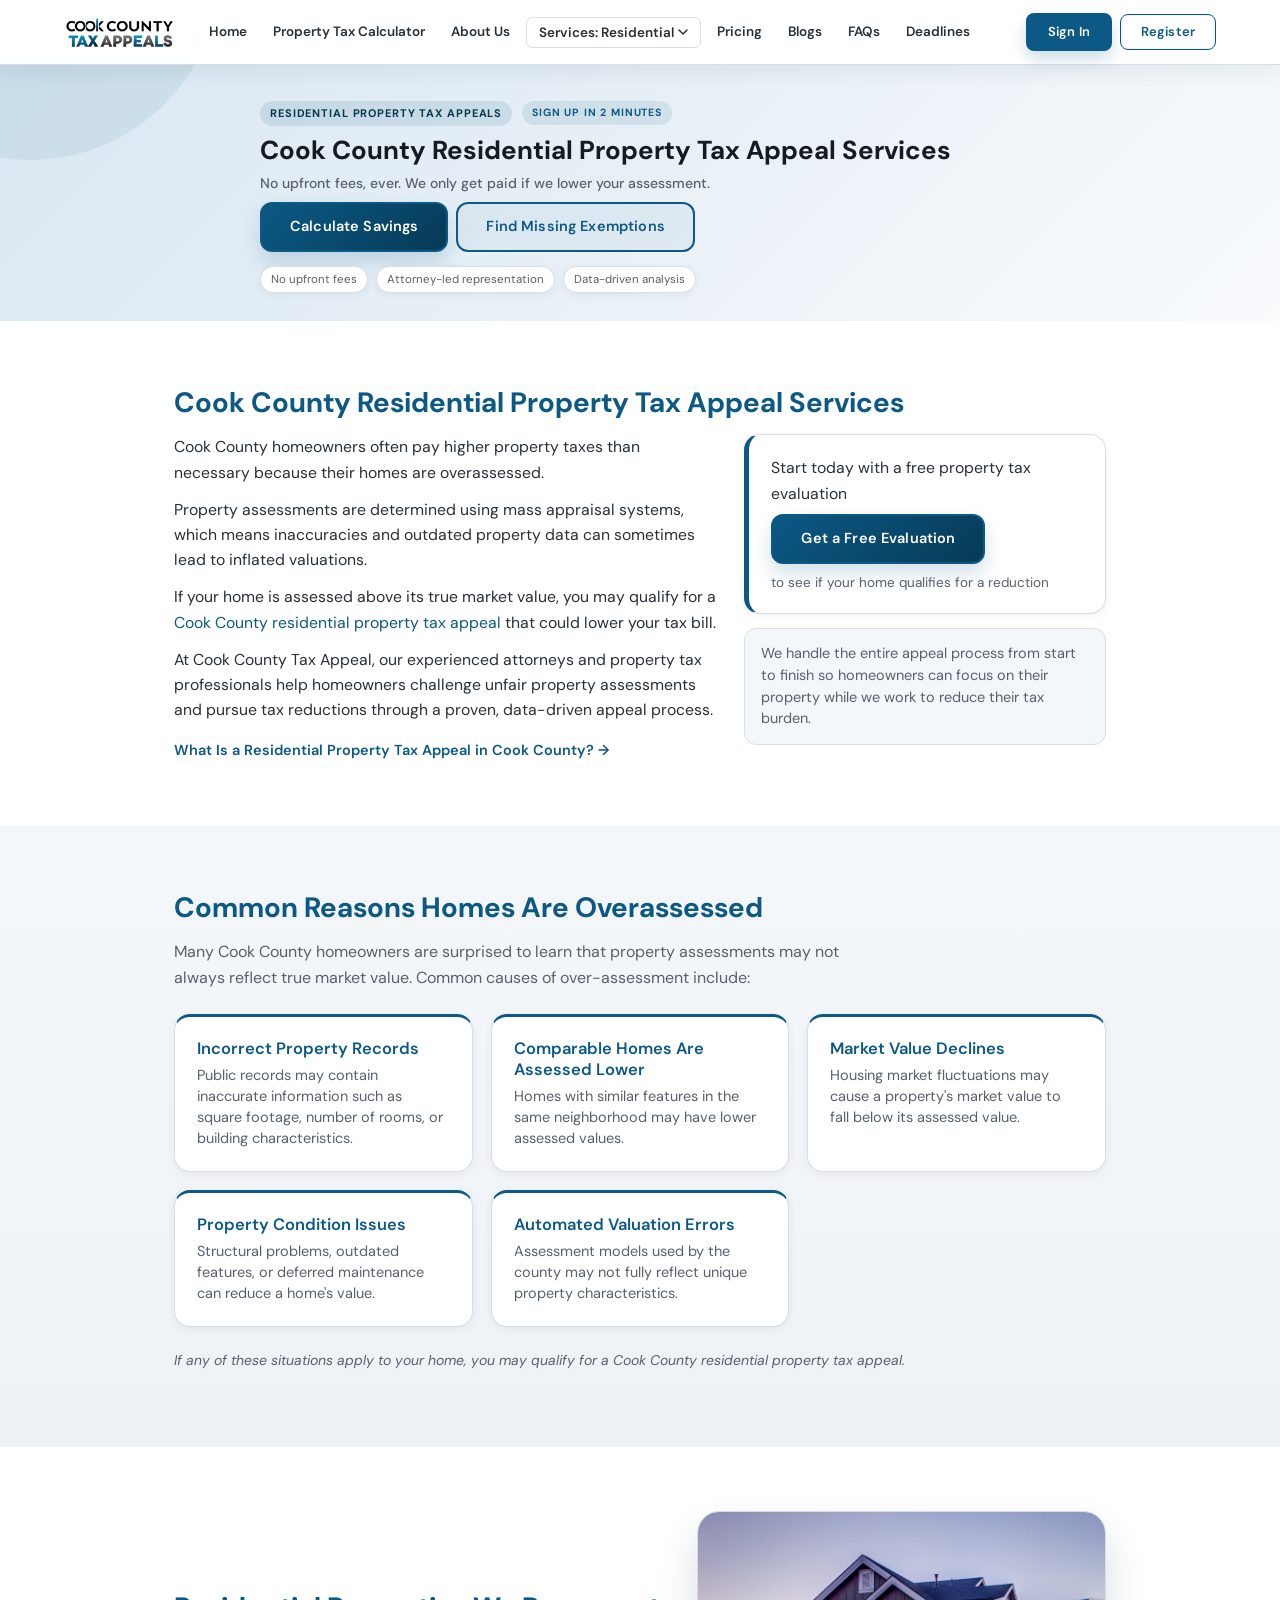
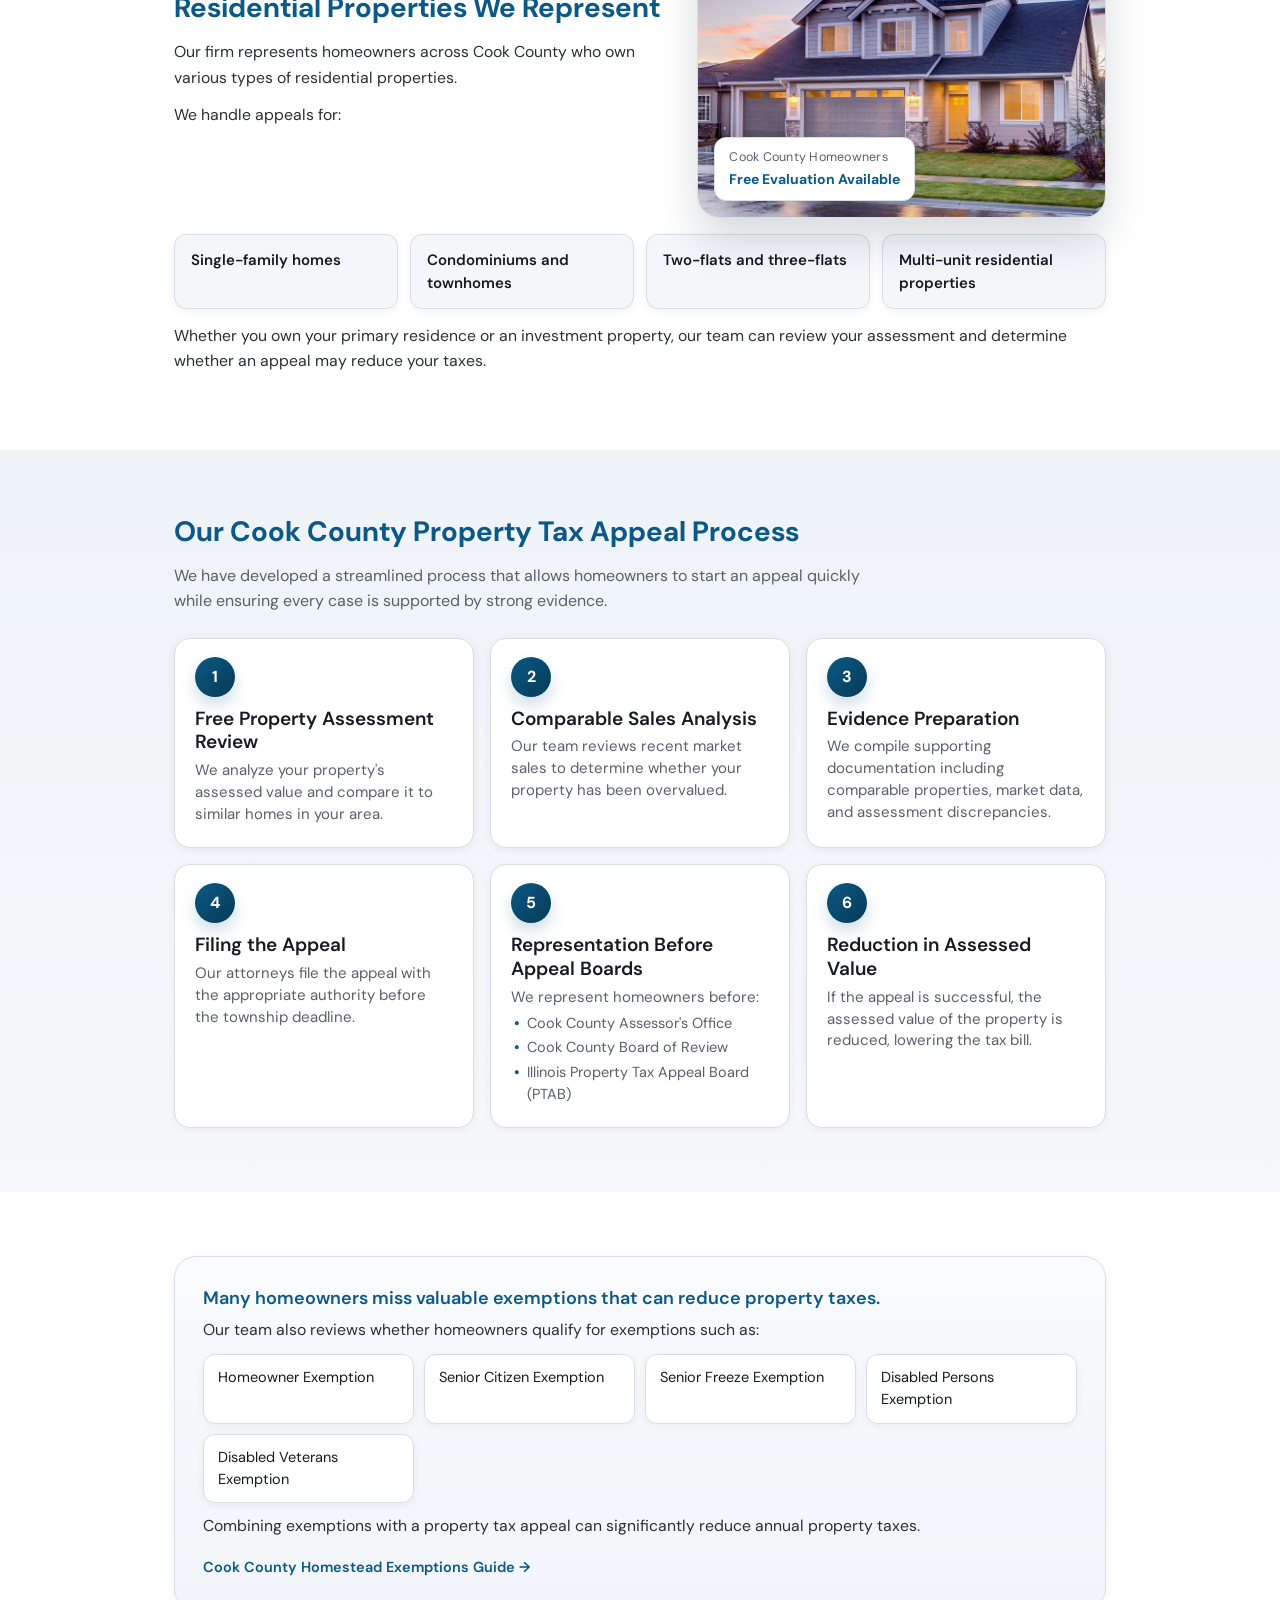
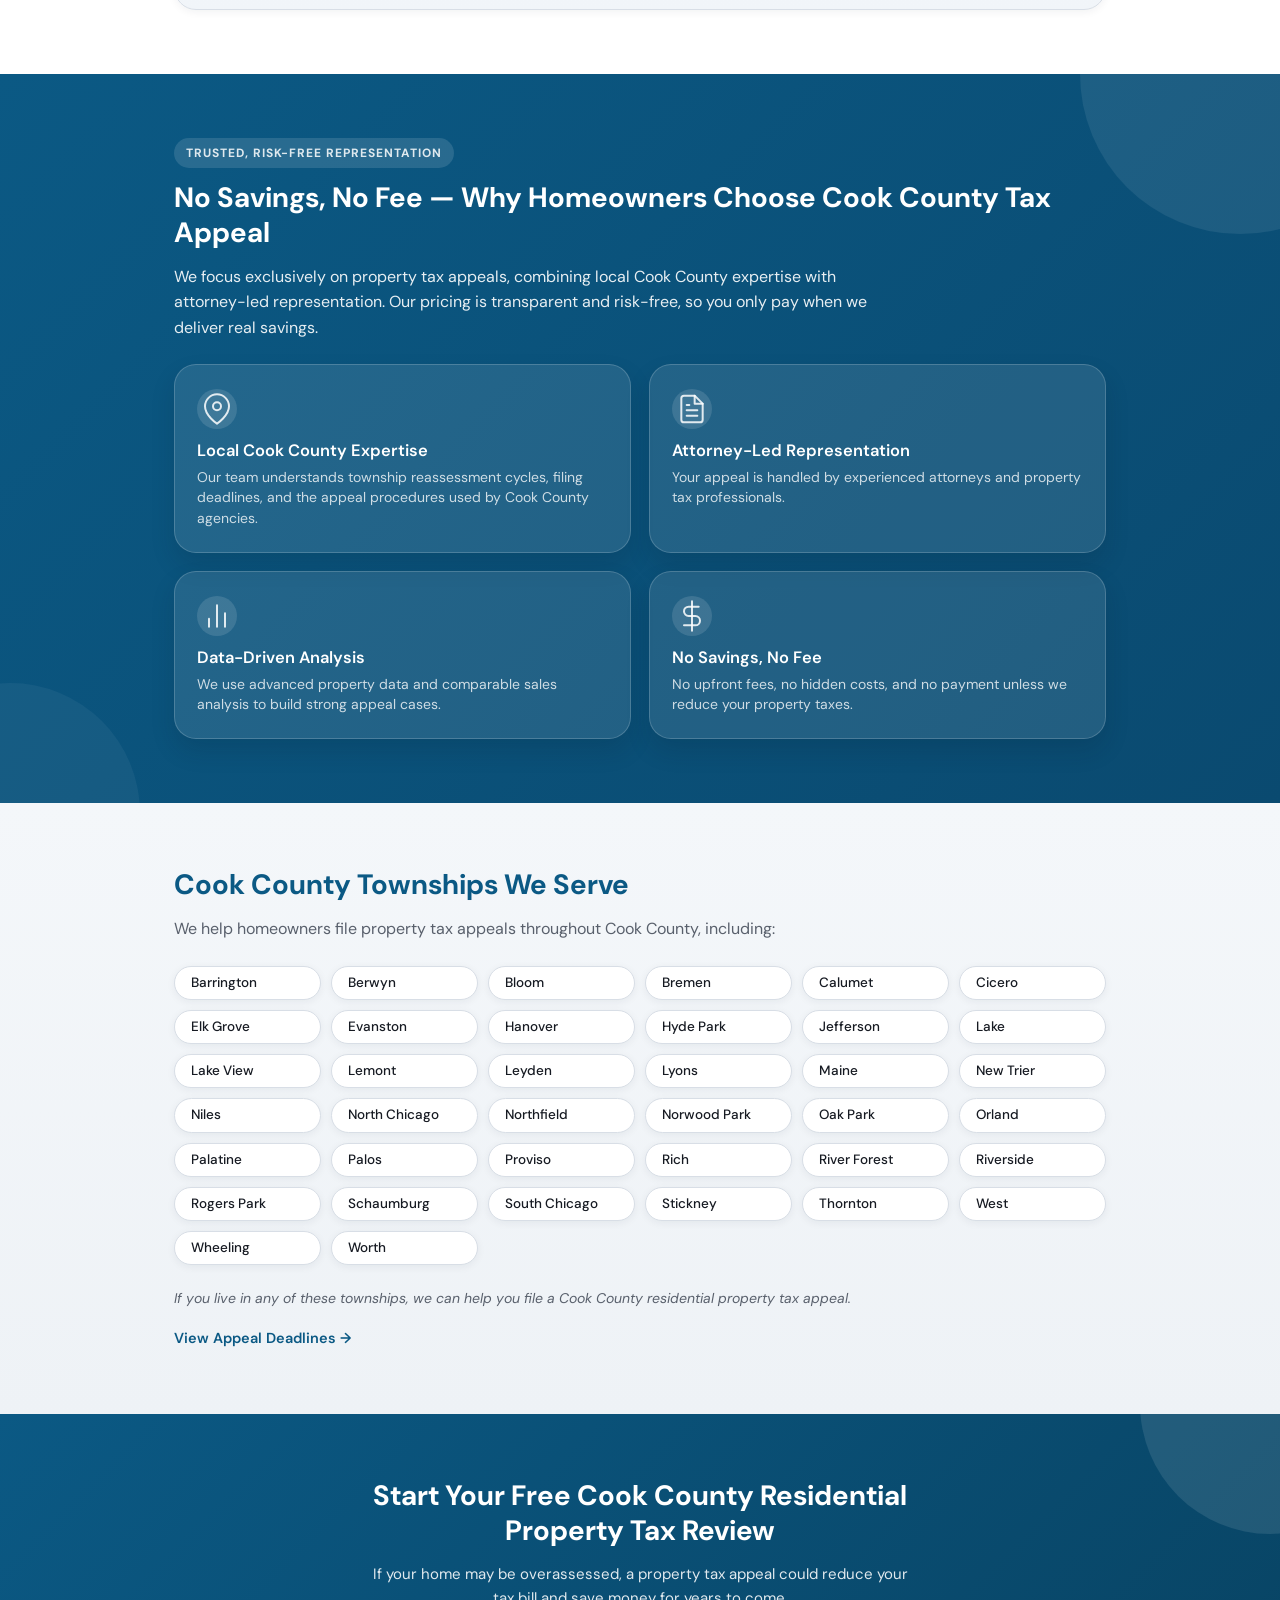
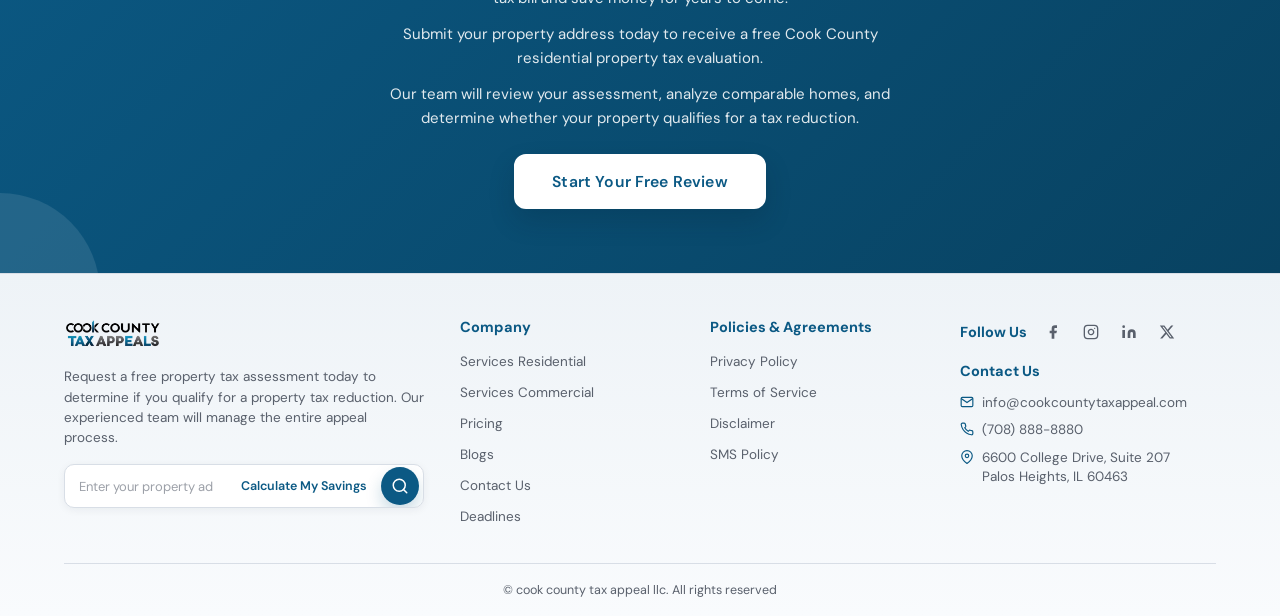
==== index.html @ 33eb32ea "Rename residential-services.html to index.html" ====
<!DOCTYPE html>
<html lang="en">
<head>
  <meta charset="UTF-8" />
  <meta name="viewport" content="width=device-width, initial-scale=1.0" />
  <title>Appeal Your Cook County Property Taxes | Residential Tax Appeal Services</title>
  <meta name="description" content="Reduce your Cook County property tax bill with expert appeal support." />
  <link rel="preconnect" href="https://fonts.googleapis.com" />
  <link rel="preconnect" href="https://fonts.gstatic.com" crossorigin />
  <link href="https://fonts.googleapis.com/css2?family=DM+Sans:wght@400;500;600;700&display=swap" rel="stylesheet" />
  <link rel="stylesheet" href="residential-services.css" />
</head>
<body>

  <!-- ========== NAVBAR ========== -->
  <header class="navbar" id="navbar">
    <div class="navbar-inner">
      <a href="https://www.cookcountytaxappeal.com/" class="navbar-logo">
        <img src="CCTA.webp" alt="Cook County Tax Appeals" />
      </a>
      <button class="navbar-toggle" id="navToggle" aria-label="Toggle navigation">
        <span></span><span></span><span></span>
      </button>
      <nav class="navbar-nav" id="navMenu">
        <a href="https://www.cookcountytaxappeal.com/" class="nav-link">Home</a>
        <a href="https://www.cookcountytaxappeal.com/property-tax-calculator" class="nav-link">Property Tax Calculator</a>
        <a href="https://www.cookcountytaxappeal.com/cook-county-tax-appeal-about-us" class="nav-link">About Us</a>
        <div class="nav-dropdown">
          <button class="nav-link nav-link--dropdown">Services: Residential <svg width="10" height="6" viewBox="0 0 10 6" fill="none"><path d="M1 1L5 5L9 1" stroke="currentColor" stroke-width="1.5" stroke-linecap="round" stroke-linejoin="round"/></svg></button>
          <div class="dropdown-menu">
            <a href="https://www.cookcountytaxappeal.com/cook-county-tax-appeal-services-residential">Residential</a>
            <a href="https://www.cookcountytaxappeal.com/cook-county-tax-appeal-services-commercial">Commercial</a>
          </div>
        </div>
        <a href="https://www.cookcountytaxappeal.com/no-upfront-cost-tax-appeals" class="nav-link">Pricing</a>
        <a href="https://www.cookcountytaxappeal.com/property-tax-appeal-blogs" class="nav-link">Blogs</a>
        <a href="https://www.cookcountytaxappeal.com/cook-county-tax-appeal-faqs" class="nav-link">FAQs</a>
        <a href="https://www.cookcountytaxappeal.com/cook-county-property-tax-appeal-deadlines" class="nav-link">Deadlines</a>
      </nav>
      <div class="navbar-auth">
        <a href="https://www.cookcountytaxappeal.com/?auth=login" class="btn btn-signin">Sign In</a>
        <a href="https://www.cookcountytaxappeal.com/appeal" class="btn btn-register">Register</a>
      </div>
    </div>
  </header>

  <!-- ========== HERO SECTION ========== -->
  <section class="hero-section hero-section--compact">
    <div class="container">
      <div class="hero-compact">
        <div class="hero-compact-top">
          <span class="hero-eyebrow">Residential Property Tax Appeals</span>
          <span class="hero-subtext">Sign up in 2 minutes</span>
        </div>
        <h1>Cook County Residential Property Tax Appeal Services</h1>
        <p class="hero-tagline">No upfront fees, ever. We only get paid if we lower your assessment.</p>
        <div class="hero-compact-actions">
          <div class="hero-cta-group">
            <a href="https://www.cookcountytaxappeal.com/appeal?type=savings" class="btn btn-primary">Calculate Savings</a>
            <a href="https://www.cookcountytaxappeal.com/appeal?type=exemption" class="btn btn-outline">Find Missing Exemptions</a>
          </div>
          <div class="hero-trust">
            <span class="trust-chip">No upfront fees</span>
            <span class="trust-chip">Attorney-led representation</span>
            <span class="trust-chip">Data-driven analysis</span>
          </div>
        </div>
      </div>
    </div>
  </section>

  <!-- ========== INTRO / OVERVIEW SECTION ========== -->
  <section class="section section--white">
    <div class="container">
      <h2>Cook County Residential Property Tax Appeal Services</h2>
      <div class="intro-content">
        <div class="intro-text">
          <p>Cook County homeowners often pay higher property taxes than necessary because their homes are overassessed.</p>
          <p>Property assessments are determined using mass appraisal systems, which means inaccuracies and outdated property data can sometimes lead to inflated valuations.</p>
          <p>If your home is assessed above its true market value, you may qualify for a <a href="https://www.cookcountytaxappeal.com/property-tax-calculator">Cook County residential property tax appeal</a> that could lower your tax bill.</p>
          <p>At Cook County Tax Appeal, our experienced attorneys and property tax professionals help homeowners challenge unfair property assessments and pursue tax reductions through a proven, data-driven appeal process.</p>
          <a href="https://www.cookcountytaxappeal.com/cook-county-tax-appeal-faqs/Cook-County-Residential-Property-Tax-Appeal:-What-Homeowners-Need-to-Know" class="learn-more-link">What Is a Residential Property Tax Appeal in Cook County? &rarr;</a>
        </div>
        <aside class="intro-aside">
          <div class="inline-cta">
            <p>Start today with a free property tax evaluation</p>
            <a href="https://www.cookcountytaxappeal.com/appeal" class="btn btn-primary">Get a Free Evaluation</a>
            <p class="cta-subtext">to see if your home qualifies for a reduction</p>
          </div>
          <p class="intro-aside-note">We handle the entire appeal process from start to finish so homeowners can focus on their property while we work to reduce their tax burden.</p>
        </aside>
      </div>
    </div>
  </section>

  <!-- ========== COMMON REASONS SECTION ========== -->
  <section class="section section--gray">
    <div class="container">
      <h2>Common Reasons Homes Are Overassessed</h2>
      <p class="section-intro">Many Cook County homeowners are surprised to learn that property assessments may not always reflect true market value. Common causes of over-assessment include:</p>
      <div class="reasons-grid">
        <div class="reason-card">
          <h4>Incorrect Property Records</h4>
          <p>Public records may contain inaccurate information such as square footage, number of rooms, or building characteristics.</p>
        </div>
        <div class="reason-card">
          <h4>Comparable Homes Are Assessed Lower</h4>
          <p>Homes with similar features in the same neighborhood may have lower assessed values.</p>
        </div>
        <div class="reason-card">
          <h4>Market Value Declines</h4>
          <p>Housing market fluctuations may cause a property's market value to fall below its assessed value.</p>
        </div>
        <div class="reason-card">
          <h4>Property Condition Issues</h4>
          <p>Structural problems, outdated features, or deferred maintenance can reduce a home's value.</p>
        </div>
        <div class="reason-card">
          <h4>Automated Valuation Errors</h4>
          <p>Assessment models used by the county may not fully reflect unique property characteristics.</p>
        </div>
      </div>
      <p class="section-footer-note">If any of these situations apply to your home, you may qualify for a Cook County residential property tax appeal.</p>
    </div>
  </section>

  <!-- ========== RESIDENTIAL PROPERTIES SECTION ========== -->
  <section class="section section--white">
    <div class="container">
      <div class="properties-header">
        <div class="properties-text">
          <h2>Residential Properties We Represent</h2>
          <p>Our firm represents homeowners across Cook County who own various types of residential properties.</p>
          <p>We handle appeals for:</p>
        </div>
        <div class="properties-media">
          <div class="feature-image-wrap">
            <img src="residentailHouse.jpg" alt="Residential home in Cook County" loading="lazy" />
            <div class="feature-image-badge">
              <span>Cook County Homeowners</span>
              <strong>Free Evaluation Available</strong>
            </div>
          </div>
        </div>
      </div>
      <div class="property-cards">
        <div class="property-card">Single-family homes</div>
        <div class="property-card">Condominiums and townhomes</div>
        <div class="property-card">Two-flats and three-flats</div>
        <div class="property-card">Multi-unit residential properties</div>
      </div>
      <p>Whether you own your primary residence or an investment property, our team can review your assessment and determine whether an appeal may reduce your taxes.</p>
    </div>
  </section>

  <!-- ========== APPEAL PROCESS SECTION ========== -->
  <section class="section section--peach">
    <div class="container">
      <h2>Our Cook County Property Tax Appeal Process</h2>
      <p class="section-intro">We have developed a streamlined process that allows homeowners to start an appeal quickly while ensuring every case is supported by strong evidence.</p>
      <div class="process-steps">
        <div class="process-step">
          <div class="step-number">1</div>
          <div class="step-content">
            <h3>Free Property Assessment Review</h3>
            <p>We analyze your property's assessed value and compare it to similar homes in your area.</p>
          </div>
        </div>
        <div class="process-step">
          <div class="step-number">2</div>
          <div class="step-content">
            <h3>Comparable Sales Analysis</h3>
            <p>Our team reviews recent market sales to determine whether your property has been overvalued.</p>
          </div>
        </div>
        <div class="process-step">
          <div class="step-number">3</div>
          <div class="step-content">
            <h3>Evidence Preparation</h3>
            <p>We compile supporting documentation including comparable properties, market data, and assessment discrepancies.</p>
          </div>
        </div>
        <div class="process-step">
          <div class="step-number">4</div>
          <div class="step-content">
            <h3>Filing the Appeal</h3>
            <p>Our attorneys file the appeal with the appropriate authority before the township deadline.</p>
          </div>
        </div>
        <div class="process-step">
          <div class="step-number">5</div>
          <div class="step-content">
            <h3>Representation Before Appeal Boards</h3>
            <p>We represent homeowners before:</p>
            <ul>
              <li>Cook County Assessor's Office</li>
              <li>Cook County Board of Review</li>
              <li>Illinois Property Tax Appeal Board (PTAB)</li>
            </ul>
          </div>
        </div>
        <div class="process-step">
          <div class="step-number">6</div>
          <div class="step-content">
            <h3>Reduction in Assessed Value</h3>
            <p>If the appeal is successful, the assessed value of the property is reduced, lowering the tax bill.</p>
          </div>
        </div>
      </div>
    </div>
  </section>

  <!-- ========== EXEMPTIONS SECTION ========== -->
  <section class="section section--white">
    <div class="container">
      <div class="exemptions-block">
        <h3>Many homeowners miss valuable exemptions that can reduce property taxes.</h3>
        <p>Our team also reviews whether homeowners qualify for exemptions such as:</p>
        <div class="exemptions-grid">
          <div class="exemption-card">Homeowner Exemption</div>
          <div class="exemption-card">Senior Citizen Exemption</div>
          <div class="exemption-card">Senior Freeze Exemption</div>
          <div class="exemption-card">Disabled Persons Exemption</div>
          <div class="exemption-card">Disabled Veterans Exemption</div>
        </div>
        <p>Combining exemptions with a property tax appeal can significantly reduce annual property taxes.</p>
        <a href="https://www.cookcountytaxappeal.com/property-tax-appeal-blogs/Cook-County-Homestead-Exemption-Guide-for-2026:-How-to-Apply,-Qualify,-and-Check-Your-Status" class="learn-more-link">Cook County Homestead Exemptions Guide &rarr;</a>
      </div>
    </div>
  </section>

  <!-- ========== WHY CHOOSE US SECTION ========== -->
  <section class="section section--primary value-section">
    <div class="container">
      <span class="section-eyebrow">Trusted, Risk-Free Representation</span>
      <h2>No Savings, No Fee — Why Homeowners Choose Cook County Tax Appeal</h2>
      <p class="section-intro section-intro--light">We focus exclusively on property tax appeals, combining local Cook County expertise with attorney-led representation. Our pricing is transparent and risk-free, so you only pay when we deliver real savings.</p>
      <div class="benefits-grid">
        <div class="benefit-card">
          <div class="benefit-icon">
            <svg width="32" height="32" viewBox="0 0 24 24" fill="none" stroke="currentColor" stroke-width="1.5" stroke-linecap="round" stroke-linejoin="round"><path d="M21 10c0 7-9 13-9 13s-9-6-9-13a9 9 0 0 1 18 0z"/><circle cx="12" cy="10" r="3"/></svg>
          </div>
          <h3>Local Cook County Expertise</h3>
          <p>Our team understands township reassessment cycles, filing deadlines, and the appeal procedures used by Cook County agencies.</p>
        </div>
        <div class="benefit-card">
          <div class="benefit-icon">
            <svg width="32" height="32" viewBox="0 0 24 24" fill="none" stroke="currentColor" stroke-width="1.5" stroke-linecap="round" stroke-linejoin="round"><path d="M14 2H6a2 2 0 0 0-2 2v16a2 2 0 0 0 2 2h12a2 2 0 0 0 2-2V8z"/><polyline points="14 2 14 8 20 8"/><line x1="16" y1="13" x2="8" y2="13"/><line x1="16" y1="17" x2="8" y2="17"/><polyline points="10 9 9 9 8 9"/></svg>
          </div>
          <h3>Attorney-Led Representation</h3>
          <p>Your appeal is handled by experienced attorneys and property tax professionals.</p>
        </div>
        <div class="benefit-card">
          <div class="benefit-icon">
            <svg width="32" height="32" viewBox="0 0 24 24" fill="none" stroke="currentColor" stroke-width="1.5" stroke-linecap="round" stroke-linejoin="round"><line x1="18" y1="20" x2="18" y2="10"/><line x1="12" y1="20" x2="12" y2="4"/><line x1="6" y1="20" x2="6" y2="14"/></svg>
          </div>
          <h3>Data-Driven Analysis</h3>
          <p>We use advanced property data and comparable sales analysis to build strong appeal cases.</p>
        </div>
        <div class="benefit-card">
          <div class="benefit-icon">
            <svg width="32" height="32" viewBox="0 0 24 24" fill="none" stroke="currentColor" stroke-width="1.5" stroke-linecap="round" stroke-linejoin="round"><line x1="12" y1="1" x2="12" y2="23"/><path d="M17 5H9.5a3.5 3.5 0 0 0 0 7h5a3.5 3.5 0 0 1 0 7H6"/></svg>
          </div>
          <h3>No Savings, No Fee</h3>
          <p>No upfront fees, no hidden costs, and no payment unless we reduce your property taxes.</p>
        </div>
      </div>
    </div>
  </section>

  <!-- ========== TOWNSHIPS SECTION ========== -->
  <section class="section section--gray">
    <div class="container">
      <h2>Cook County Townships We Serve</h2>
      <p class="section-intro">We help homeowners file property tax appeals throughout Cook County, including:</p>
      <div class="townships-grid">
        <span class="township-tag">Barrington</span>
        <span class="township-tag">Berwyn</span>
        <span class="township-tag">Bloom</span>
        <span class="township-tag">Bremen</span>
        <span class="township-tag">Calumet</span>
        <span class="township-tag">Cicero</span>
        <span class="township-tag">Elk Grove</span>
        <span class="township-tag">Evanston</span>
        <span class="township-tag">Hanover</span>
        <span class="township-tag">Hyde Park</span>
        <span class="township-tag">Jefferson</span>
        <span class="township-tag">Lake</span>
        <span class="township-tag">Lake View</span>
        <span class="township-tag">Lemont</span>
        <span class="township-tag">Leyden</span>
        <span class="township-tag">Lyons</span>
        <span class="township-tag">Maine</span>
        <span class="township-tag">New Trier</span>
        <span class="township-tag">Niles</span>
        <span class="township-tag">North Chicago</span>
        <span class="township-tag">Northfield</span>
        <span class="township-tag">Norwood Park</span>
        <span class="township-tag">Oak Park</span>
        <span class="township-tag">Orland</span>
        <span class="township-tag">Palatine</span>
        <span class="township-tag">Palos</span>
        <span class="township-tag">Proviso</span>
        <span class="township-tag">Rich</span>
        <span class="township-tag">River Forest</span>
        <span class="township-tag">Riverside</span>
        <span class="township-tag">Rogers Park</span>
        <span class="township-tag">Schaumburg</span>
        <span class="township-tag">South Chicago</span>
        <span class="township-tag">Stickney</span>
        <span class="township-tag">Thornton</span>
        <span class="township-tag">West</span>
        <span class="township-tag">Wheeling</span>
        <span class="township-tag">Worth</span>
      </div>
      <p class="section-footer-note">If you live in any of these townships, we can help you file a Cook County residential property tax appeal.</p>
      <a href="https://www.cookcountytaxappeal.com/cook-county-property-tax-appeal-deadlines" class="learn-more-link">View Appeal Deadlines &rarr;</a>
    </div>
  </section>

  <!-- ========== FINAL CTA SECTION ========== -->
  <section class="section section--cta">
    <div class="container">
      <h2>Start Your Free Cook County Residential Property Tax Review</h2>
      <p>If your home may be overassessed, a property tax appeal could reduce your tax bill and save money for years to come.</p>
      <p>Submit your property address today to receive a free Cook County residential property tax evaluation.</p>
      <p>Our team will review your assessment, analyze comparable homes, and determine whether your property qualifies for a tax reduction.</p>
      <a href="https://www.cookcountytaxappeal.com/appeal" class="btn btn-primary btn-lg">Start Your Free Review</a>
    </div>
  </section>

  <!-- ========== FOOTER ========== -->
  <footer class="site-footer">
    <div class="footer-inner">
      <div class="footer-top">
        <!-- Column 1: Brand -->
        <div class="footer-col footer-brand">
          <a href="https://www.cookcountytaxappeal.com/" class="footer-logo">
            <img src="CCTA.webp" alt="Cook County Tax Appeals" />
          </a>
          <p>Request a free property tax assessment today to determine if you qualify for a property tax reduction. Our experienced team will manage the entire appeal process.</p>
          <div class="footer-search">
            <input type="text" placeholder="Enter your property address or PIN" class="footer-search-input" />
            <a href="https://www.cookcountytaxappeal.com/appeal" class="footer-search-btn">Calculate My Savings</a>
            <button class="footer-search-icon" aria-label="Search">
              <svg width="18" height="18" viewBox="0 0 24 24" fill="none" stroke="currentColor" stroke-width="2" stroke-linecap="round" stroke-linejoin="round"><circle cx="11" cy="11" r="8"/><line x1="21" y1="21" x2="16.65" y2="16.65"/></svg>
            </button>
          </div>
        </div>

        <!-- Column 2: Company -->
        <div class="footer-col">
          <h4>Company</h4>
          <ul>
            <li><a href="https://www.cookcountytaxappeal.com/cook-county-tax-appeal-services-residential">Services Residential</a></li>
            <li><a href="https://www.cookcountytaxappeal.com/cook-county-tax-appeal-services-commercial">Services Commercial</a></li>
            <li><a href="https://www.cookcountytaxappeal.com/no-upfront-cost-tax-appeals">Pricing</a></li>
            <li><a href="https://www.cookcountytaxappeal.com/property-tax-appeal-blogs">Blogs</a></li>
            <li><a href="https://www.cookcountytaxappeal.com/contact">Contact Us</a></li>
            <li><a href="https://www.cookcountytaxappeal.com/cook-county-property-tax-appeal-deadlines">Deadlines</a></li>
          </ul>
        </div>

        <!-- Column 3: Policies -->
        <div class="footer-col">
          <h4>Policies &amp; Agreements</h4>
          <ul>
            <li><a href="https://www.cookcountytaxappeal.com/privacy-policy">Privacy Policy</a></li>
            <li><a href="https://www.cookcountytaxappeal.com/terms-service">Terms of Service</a></li>
            <li><a href="https://www.cookcountytaxappeal.com/disclaimer">Disclaimer</a></li>
            <li><a href="https://www.cookcountytaxappeal.com/sms-policy">SMS Policy</a></li>
          </ul>
        </div>

        <!-- Column 4: Contact + Social -->
        <div class="footer-col">
          <div class="footer-social-header">
            <span>Follow Us</span>
            <div class="footer-social">
              <a href="#" aria-label="Facebook"><svg width="16" height="16" viewBox="0 0 24 24" fill="currentColor"><path d="M18 2h-3a5 5 0 00-5 5v3H7v4h3v8h4v-8h3l1-4h-4V7a1 1 0 011-1h3z"/></svg></a>
              <a href="#" aria-label="Instagram"><svg width="16" height="16" viewBox="0 0 24 24" fill="none" stroke="currentColor" stroke-width="2" stroke-linecap="round" stroke-linejoin="round"><rect x="2" y="2" width="20" height="20" rx="5" ry="5"/><path d="M16 11.37A4 4 0 1112.63 8 4 4 0 0116 11.37z"/><line x1="17.5" y1="6.5" x2="17.51" y2="6.5"/></svg></a>
              <a href="#" aria-label="LinkedIn"><svg width="16" height="16" viewBox="0 0 24 24" fill="currentColor"><path d="M16 8a6 6 0 016 6v7h-4v-7a2 2 0 00-2-2 2 2 0 00-2 2v7h-4v-7a6 6 0 016-6zM2 9h4v12H2z"/><circle cx="4" cy="4" r="2"/></svg></a>
              <a href="#" aria-label="X"><svg width="16" height="16" viewBox="0 0 24 24" fill="currentColor"><path d="M18.244 2.25h3.308l-7.227 8.26 8.502 11.24H16.17l-5.214-6.817L4.99 21.75H1.68l7.73-8.835L1.254 2.25H8.08l4.713 6.231zm-1.161 17.52h1.833L7.084 4.126H5.117z"/></svg></a>
            </div>
          </div>
          <h4>Contact Us</h4>
          <ul class="footer-contact">
            <li>
              <svg width="14" height="14" viewBox="0 0 24 24" fill="none" stroke="currentColor" stroke-width="2"><path d="M4 4h16c1.1 0 2 .9 2 2v12c0 1.1-.9 2-2 2H4c-1.1 0-2-.9-2-2V6c0-1.1.9-2 2-2z"/><polyline points="22,6 12,13 2,6"/></svg>
              <a href="mailto:info@cookcountytaxappeal.com">info@cookcountytaxappeal.com</a>
            </li>
            <li>
              <svg width="14" height="14" viewBox="0 0 24 24" fill="none" stroke="currentColor" stroke-width="2"><path d="M22 16.92v3a2 2 0 01-2.18 2 19.79 19.79 0 01-8.63-3.07 19.5 19.5 0 01-6-6 19.79 19.79 0 01-3.07-8.67A2 2 0 014.11 2h3a2 2 0 012 1.72c.127.96.361 1.903.7 2.81a2 2 0 01-.45 2.11L8.09 9.91a16 16 0 006 6l1.27-1.27a2 2 0 012.11-.45c.907.339 1.85.573 2.81.7A2 2 0 0122 16.92z"/></svg>
              <a href="tel:+17088888880">(708) 888-8880</a>
            </li>
            <li>
              <svg width="14" height="14" viewBox="0 0 24 24" fill="none" stroke="currentColor" stroke-width="2"><path d="M21 10c0 7-9 13-9 13s-9-6-9-13a9 9 0 0118 0z"/><circle cx="12" cy="10" r="3"/></svg>
              <a href="https://www.google.com/maps/search/?api=1&query=6600+College+Drive+Suite+207+Palos+Heights+IL+60463">6600 College Drive, Suite 207<br/>Palos Heights, IL 60463</a>
            </li>
          </ul>
        </div>
      </div>

      <div class="footer-bottom">
        <p>&copy; cook county tax appeal llc. All rights reserved</p>
      </div>
    </div>
  </footer>

  <script>
    // Mobile nav toggle
    const toggle = document.getElementById('navToggle');
    const menu = document.getElementById('navMenu');
    if (toggle && menu) {
      toggle.addEventListener('click', () => {
        menu.classList.toggle('open');
        toggle.classList.toggle('active');
      });
    }
    // Dropdown
    document.querySelectorAll('.nav-dropdown > button').forEach(btn => {
      btn.addEventListener('click', e => {
        e.currentTarget.parentElement.classList.toggle('open');
      });
    });
    // Close dropdown on outside click
    document.addEventListener('click', e => {
      document.querySelectorAll('.nav-dropdown').forEach(dd => {
        if (!dd.contains(e.target)) dd.classList.remove('open');
      });
    });
  </script>
</body>
</html>
---- residential-services.css ----
/* ============================================================
   Cook County Tax Appeal — Residential Services Page
   Theme-matched, polished redesign
   ============================================================ */

/* ---------- Reset & Base ---------- */
*,
*::before,
*::after {
  margin: 0;
  padding: 0;
  box-sizing: border-box;
}

:root {
  /* Brand Colors — from cookcountytaxappeal.com */
  --primary:         #0B5984;
  --primary-dark:    #073A57;
  --primary-light:   #0F6EA3;
  --primary-soft:    #E5F0F7;
  --primary-ink:     #08384F;
  --text-dark:       #161A22;
  --text-body:       #2A2F36;
  --text-muted:      #59606C;
  --white:           #FFFFFF;
  --bg-soft:         #F4F7FA;
  --bg-alt:          #EEF3F7;
  --bg-tint:         #F9FBFD;
  --border-light:    #D8DEE6;
  --border-strong:   #C5CEDA;

  /* Typography — premium readable font */
  --font-body:       'DM Sans', Arial, Helvetica, sans-serif;

  /* Spacing — tighter, professional */
  --section-py:      64px;
  --container-max:   980px;
  --container-px:    24px;
  --nav-height:      64px;

  /* Misc */
  --radius:          12px;
  --radius-lg:       16px;
  --radius-xl:       22px;
  --shadow-sm:       0 2px 8px rgba(10, 35, 55, 0.06);
  --shadow-md:       0 12px 26px rgba(10, 35, 55, 0.12);
  --shadow-lg:       0 22px 42px rgba(10, 35, 55, 0.16);
  --transition:      0.2s ease;
  --transition-slow: 0.35s ease;
}

html {
  scroll-behavior: smooth;
  -webkit-font-smoothing: antialiased;
  -moz-osx-font-smoothing: grayscale;
}

body {
  font-family: var(--font-body);
  font-size: 16px;
  line-height: 1.5;
  color: var(--text-body);
  background: var(--bg-tint);
  font-weight: 400;
}

a {
  color: var(--primary);
  text-decoration: none;
  transition: color var(--transition);
  text-underline-offset: 3px;
}

a:hover {
  color: var(--primary-dark);
  text-decoration: underline;
}

img {
  max-width: 100%;
  height: auto;
}

button:focus-visible,
input:focus-visible,
.nav-link:focus-visible,
.footer-search-btn:focus-visible {
  outline: 3px solid rgba(11, 89, 132, 0.25);
  outline-offset: 2px;
}

/* ---------- Container ---------- */
.container {
  max-width: var(--container-max);
  margin: 0 auto;
  padding: 0 var(--container-px);
}

/* ---------- Section Base ---------- */
.section {
  padding: var(--section-py) 0;
  position: relative;
}

.section--white {
  background: var(--white);
}

.section--gray {
  background: linear-gradient(180deg, #f4f7fa 0%, #eef2f6 100%);
}

.section--peach {
  background: linear-gradient(180deg, #eef3f7 0%, #f6f8fb 100%);
}

.section--primary {
  background: linear-gradient(135deg, #0b5984 0%, #0a4a70 100%);
  color: var(--white);
  overflow: hidden;
}

.section--primary::before,
.section--primary::after {
  content: '';
  position: absolute;
  border-radius: 50%;
  background: rgba(255, 255, 255, 0.08);
  pointer-events: none;
  z-index: 0;
}

.section--primary::before {
  width: 320px;
  height: 320px;
  top: -160px;
  right: -120px;
}

.section--primary::after {
  width: 260px;
  height: 260px;
  bottom: -140px;
  left: -120px;
  opacity: 0.6;
}

.section--primary .container,
.section--cta .container {
  position: relative;
  z-index: 1;
}

.section--primary h2 {
  color: var(--white);
}

.section--primary h3 {
  color: var(--white);
}

.section--primary p {
  color: rgba(255, 255, 255, 0.9);
}

/* ---------- Typography ---------- */
h1, h2, h3, h4 {
  font-family: var(--font-body);
  color: var(--text-dark);
  line-height: 1.25;
}

h1 {
  font-size: 32px;
  font-weight: 700;
  margin-bottom: 12px;
  color: var(--text-dark);
}

h2 {
  font-size: 28px;
  font-weight: 700;
  margin-bottom: 14px;
  color: var(--primary);
}

h3 {
  font-size: 19px;
  font-weight: 600;
  margin-bottom: 8px;
  color: var(--text-dark);
}

h4 {
  font-size: 16.5px;
  font-weight: 600;
  margin-bottom: 4px;
  color: var(--text-dark);
}

p {
  margin-bottom: 12px;
  color: var(--text-body);
  font-weight: 400;
  line-height: 1.6;
  font-size: 15.75px;
}

.section-intro {
  font-size: 16px;
  color: var(--text-muted);
  margin-bottom: 24px;
  max-width: 700px;
  line-height: 1.6;
}

.section-intro--light {
  color: rgba(255, 255, 255, 0.85);
}

.section-footer-note {
  margin-top: 22px;
  font-style: italic;
  color: var(--text-muted);
  font-size: 14px;
}

.section-eyebrow {
  display: inline-flex;
  align-items: center;
  padding: 6px 12px;
  border-radius: 999px;
  background: rgba(255, 255, 255, 0.12);
  color: rgba(255, 255, 255, 0.85);
  font-size: 12px;
  font-weight: 700;
  letter-spacing: 0.08em;
  text-transform: uppercase;
  margin-bottom: 12px;
}

/* ---------- Buttons ---------- */
.btn {
  display: inline-block;
  padding: 12px 28px;
  font-family: var(--font-body);
  font-size: 14.5px;
  font-weight: 600;
  border-radius: var(--radius);
  text-decoration: none;
  cursor: pointer;
  transition: transform var(--transition), box-shadow var(--transition), background var(--transition), color var(--transition), border-color var(--transition);
  border: 2px solid transparent;
  letter-spacing: 0.01em;
}

.btn:hover {
  text-decoration: none;
}

.btn-primary {
  background: linear-gradient(135deg, var(--primary) 0%, var(--primary-dark) 100%);
  color: var(--white);
  border-color: var(--primary);
  box-shadow: 0 10px 20px rgba(11, 89, 132, 0.18);
}

.btn-primary:hover {
  background: linear-gradient(135deg, #0c5f8d 0%, #073a57 100%);
  border-color: var(--primary-dark);
  color: var(--white);
  transform: translateY(-2px);
  box-shadow: 0 14px 26px rgba(11, 89, 132, 0.22);
}

.btn-outline {
  background: rgba(11, 89, 132, 0.05);
  color: var(--primary);
  border-color: var(--primary);
}

.btn-outline:hover {
  background: var(--primary);
  color: var(--white);
}

.btn-lg {
  padding: 14px 36px;
  font-size: 15.75px;
}

.btn:focus-visible {
  outline: 3px solid rgba(11, 89, 132, 0.25);
  outline-offset: 2px;
}

/* ---------- Hero Section ---------- */
.hero-section {
  background: linear-gradient(135deg, #d9e7f2 0%, #eaf1f7 55%, #f9fbfd 100%);
  color: var(--text-dark);
  padding: 40px 0 32px;
  overflow: hidden;
}

.hero-section--compact {
  padding: 36px 0 28px;
}

.hero-section::before,
.hero-section::after {
  content: '';
  position: absolute;
  border-radius: 50%;
  background: rgba(11, 89, 132, 0.08);
  pointer-events: none;
  z-index: 0;
}

.hero-section::before {
  width: 380px;
  height: 380px;
  top: -220px;
  left: -160px;
}

.hero-section::after {
  width: 260px;
  height: 260px;
  bottom: -160px;
  right: -120px;
}

.hero-compact {
  max-width: 760px;
  margin: 0 auto;
  text-align: left;
  position: relative;
  z-index: 1;
}

.hero-compact-top {
  display: flex;
  align-items: center;
  justify-content: flex-start;
  gap: 10px;
  flex-wrap: wrap;
  margin-bottom: 8px;
}

.hero-eyebrow {
  display: inline-flex;
  align-items: center;
  gap: 8px;
  padding: 4px 10px;
  border-radius: 999px;
  background: rgba(11, 89, 132, 0.12);
  color: var(--primary-ink);
  font-size: 11px;
  font-weight: 700;
  letter-spacing: 0.08em;
  text-transform: uppercase;
}

.hero-section h1 {
  color: var(--text-dark);
  font-size: 26px;
  margin-bottom: 6px;
}

.hero-tagline {
  font-size: 14px;
  color: var(--text-muted);
  margin-bottom: 8px;
  font-weight: 500;
}

.hero-subtext {
  display: inline-block;
  font-size: 10.5px;
  color: var(--primary);
  font-weight: 700;
  text-transform: uppercase;
  letter-spacing: 0.08em;
  padding: 4px 10px;
  border-radius: 999px;
  background: rgba(11, 89, 132, 0.1);
}

.hero-cta-group {
  display: flex;
  gap: 8px;
  flex-wrap: wrap;
  margin-bottom: 0;
}

.hero-compact-actions {
  display: flex;
  align-items: center;
  justify-content: space-between;
  gap: 14px;
  flex-wrap: wrap;
}

.hero-trust {
  display: flex;
  gap: 8px;
  flex-wrap: wrap;
}

.trust-chip {
  display: inline-flex;
  align-items: center;
  gap: 6px;
  padding: 4px 10px;
  border-radius: 999px;
  background: var(--white);
  border: 1px solid var(--border-light);
  font-size: 11.5px;
  color: var(--text-muted);
  box-shadow: var(--shadow-sm);
  transition: transform var(--transition), border-color var(--transition), color var(--transition);
}

.trust-chip:hover {
  transform: translateY(-1px);
  border-color: var(--primary);
  color: var(--primary);
}


/* ---------- Intro Section ---------- */
.intro-content {
  display: grid;
  grid-template-columns: 1.2fr 0.8fr;
  gap: 28px;
  align-items: start;
}

.intro-text p {
  font-size: 15.75px;
  line-height: 1.6;
}

.inline-cta {
  background: var(--white);
  border: 1px solid var(--border-light);
  border-left: 5px solid var(--primary);
  padding: 20px 22px;
  border-radius: var(--radius-lg);
  box-shadow: var(--shadow-sm);
}

.inline-cta p {
  margin-bottom: 8px;
}

.inline-cta .btn {
  margin-bottom: 8px;
}

.cta-subtext {
  font-size: 13.5px;
  color: var(--text-muted);
  margin-bottom: 0 !important;
}

.intro-aside {
  display: flex;
  flex-direction: column;
  gap: 14px;
}

.intro-aside-note {
  background: var(--bg-soft);
  border: 1px solid var(--border-light);
  padding: 14px 16px;
  border-radius: var(--radius);
  font-size: 14.5px;
  color: var(--text-muted);
  line-height: 1.5;
  margin: 0;
}

.learn-more-link {
  display: inline-block;
  color: var(--primary);
  font-weight: 600;
  font-size: 14.5px;
  margin-top: 6px;
  transition: color var(--transition);
}

.learn-more-link:hover {
  color: var(--primary-dark);
  text-decoration: underline;
}

/* ---------- Reason Cards ---------- */
.reasons-grid {
  display: grid;
  grid-template-columns: repeat(auto-fit, minmax(250px, 1fr));
  gap: 18px;
}

.reason-card {
  background: var(--white);
  border: 1px solid var(--border-light);
  border-top: 3px solid var(--primary);
  border-radius: var(--radius-lg);
  padding: 22px;
  box-shadow: var(--shadow-sm);
  transition: box-shadow var(--transition), transform var(--transition), border-color var(--transition);
}

.reason-card:hover {
  box-shadow: var(--shadow-md);
  transform: translateY(-3px);
  border-color: var(--border-strong);
}

.reason-card h4 {
  color: var(--primary);
  margin-bottom: 5px;
}

.reason-card p {
  font-size: 14.5px;
  color: var(--text-muted);
  margin-bottom: 0;
  line-height: 1.45;
}

/* ---------- Residential Properties ---------- */
.properties-header {
  display: grid;
  grid-template-columns: 1.1fr 0.9fr;
  gap: 24px;
  align-items: center;
  margin-bottom: 16px;
}

.properties-media {
  display: flex;
  justify-content: center;
}

.feature-image-wrap {
  position: relative;
  border-radius: var(--radius-xl);
  overflow: hidden;
  background: var(--white);
  border: 1px solid var(--border-light);
  box-shadow: var(--shadow-lg);
}

.feature-image-wrap::after {
  content: '';
  position: absolute;
  inset: 0;
  background: linear-gradient(180deg, rgba(11, 89, 132, 0.05) 0%, rgba(11, 89, 132, 0.2) 100%);
  opacity: 0.3;
  pointer-events: none;
  z-index: 1;
}

.feature-image-wrap img {
  display: block;
  width: 100%;
  height: 100%;
  object-fit: cover;
  aspect-ratio: 4 / 3;
  position: relative;
  z-index: 0;
}

.feature-image-badge {
  position: absolute;
  left: 16px;
  bottom: 16px;
  background: var(--white);
  border: 1px solid var(--border-light);
  border-radius: var(--radius);
  padding: 10px 14px;
  box-shadow: var(--shadow-md);
  display: flex;
  flex-direction: column;
  gap: 2px;
  z-index: 2;
}

.feature-image-badge span {
  font-size: 12.5px;
  color: var(--text-muted);
  letter-spacing: 0.02em;
}

.feature-image-badge strong {
  font-size: 14px;
  color: var(--primary);
}

.property-cards {
  display: grid;
  grid-template-columns: repeat(auto-fit, minmax(200px, 1fr));
  gap: 12px;
  margin: 12px 0 14px;
}

.property-card {
  background: var(--bg-soft);
  border: 1px solid var(--border-light);
  border-radius: var(--radius);
  padding: 14px 16px;
  font-size: 15px;
  font-weight: 600;
  color: var(--text-dark);
  box-shadow: var(--shadow-sm);
  transition: transform var(--transition), box-shadow var(--transition), border-color var(--transition);
}

.property-card:hover {
  transform: translateY(-2px);
  box-shadow: var(--shadow-md);
  border-color: var(--border-strong);
}

/* ---------- Process Steps ---------- */
.process-steps {
  margin-top: 10px;
  display: grid;
  gap: 16px;
  grid-template-columns: repeat(3, minmax(0, 1fr));
}

.process-step {
  display: flex;
  flex-direction: column;
  gap: 10px;
  align-items: flex-start;
  padding: 18px 20px;
  border: 1px solid var(--border-light);
  border-radius: var(--radius-lg);
  background: var(--white);
  box-shadow: var(--shadow-sm);
  transition: transform var(--transition), box-shadow var(--transition), border-color var(--transition);
  height: 100%;
}

.process-step:hover {
  transform: translateY(-2px);
  box-shadow: var(--shadow-md);
  border-color: var(--border-strong);
}


.step-number {
  flex-shrink: 0;
  width: 40px;
  height: 40px;
  background: linear-gradient(135deg, var(--primary) 0%, var(--primary-dark) 100%);
  color: var(--white);
  font-family: var(--font-body);
  font-size: 16px;
  font-weight: 700;
  display: flex;
  align-items: center;
  justify-content: center;
  border-radius: 50%;
  box-shadow: 0 8px 16px rgba(11, 89, 132, 0.2);
}

.step-content {
  flex: 1;
}

.step-content h3 {
  margin-bottom: 6px;
  color: var(--text-dark);
}

.step-content p {
  margin-bottom: 4px;
  color: var(--text-muted);
  font-size: 15px;
  line-height: 1.45;
}

.step-content ul {
  list-style: none;
  padding: 0;
  margin-top: 4px;
}

.step-content ul li {
  position: relative;
  padding-left: 16px;
  margin-bottom: 3px;
  font-size: 14.5px;
  color: var(--text-muted);
}

.step-content ul li::before {
  content: '•';
  position: absolute;
  left: 3px;
  color: var(--primary);
  font-weight: 700;
}

/* ---------- Exemptions Block ---------- */
.exemptions-block {
  background: linear-gradient(180deg, #f9fbfd 0%, #f1f5f9 100%);
  border: 1px solid var(--border-light);
  border-radius: var(--radius-xl);
  padding: 30px 28px;
  box-shadow: var(--shadow-sm);
}

.exemptions-block h3 {
  font-size: 18px;
  color: var(--primary);
  margin-bottom: 8px;
}

.exemptions-grid {
  display: grid;
  grid-template-columns: repeat(auto-fit, minmax(200px, 1fr));
  gap: 10px;
  margin: 12px 0 10px;
}

.exemption-card {
  background: var(--white);
  border: 1px solid var(--border-light);
  border-radius: var(--radius);
  padding: 12px 14px;
  font-size: 14.5px;
  color: var(--text-dark);
  box-shadow: var(--shadow-sm);
  transition: transform var(--transition), box-shadow var(--transition), border-color var(--transition);
}

.exemption-card:hover {
  transform: translateY(-2px);
  box-shadow: var(--shadow-md);
  border-color: var(--border-strong);
}

/* ---------- Benefits Grid ---------- */
.benefits-grid {
  display: grid;
  grid-template-columns: repeat(2, 1fr);
  gap: 18px;
}

.benefit-card {
  background: rgba(255, 255, 255, 0.1);
  border: 1px solid rgba(255, 255, 255, 0.18);
  border-radius: var(--radius-xl);
  padding: 24px 22px;
  transition: transform var(--transition), background var(--transition), box-shadow var(--transition);
  box-shadow: 0 12px 24px rgba(5, 28, 43, 0.14);
  height: 100%;
}

.benefit-card:hover {
  background: rgba(255, 255, 255, 0.18);
  transform: translateY(-2px);
}

.benefit-icon {
  color: rgba(255, 255, 255, 0.85);
  margin-bottom: 12px;
  display: inline-flex;
  align-items: center;
  justify-content: center;
  width: 40px;
  height: 40px;
  border-radius: 50%;
  background: rgba(255, 255, 255, 0.12);
}

.benefit-card h3 {
  font-size: 16.5px;
  margin-bottom: 5px;
  color: var(--white);
}

.benefit-card p {
  font-size: 14px;
  margin-bottom: 0;
  color: rgba(255, 255, 255, 0.78);
  line-height: 1.45;
}


/* ---------- Townships Grid ---------- */
.townships-grid {
  display: grid;
  grid-template-columns: repeat(auto-fit, minmax(140px, 1fr));
  gap: 10px;
}

.township-tag {
  background: var(--white);
  border: 1px solid var(--border-light);
  padding: 6px 16px;
  border-radius: 100px;
  font-size: 13.5px;
  color: var(--text-dark);
  font-weight: 500;
  transition: all var(--transition);
  box-shadow: var(--shadow-sm);
}

.township-tag:hover {
  border-color: var(--primary);
  background: var(--primary);
  color: var(--white);
  transform: translateY(-1px);
}

/* ---------- Final CTA Section ---------- */
.section--cta {
  background: linear-gradient(135deg, #0b5984 0%, #084261 100%);
  color: var(--white);
  text-align: center;
  padding: 64px 0;
  position: relative;
  overflow: hidden;
}

.section--cta::before,
.section--cta::after {
  content: '';
  position: absolute;
  border-radius: 50%;
  background: rgba(255, 255, 255, 0.1);
  pointer-events: none;
  z-index: 0;
}

.section--cta::before {
  width: 260px;
  height: 260px;
  top: -140px;
  right: -120px;
}

.section--cta::after {
  width: 200px;
  height: 200px;
  bottom: -120px;
  left: -100px;
}

.section--cta h2 {
  color: var(--white);
  max-width: 600px;
  margin-left: auto;
  margin-right: auto;
}

.section--cta p {
  color: rgba(255, 255, 255, 0.88);
  max-width: 540px;
  margin-left: auto;
  margin-right: auto;
  font-size: 15px;
}

.section--cta .btn-primary {
  background: var(--white);
  color: var(--primary);
  border-color: var(--white);
  margin-top: 12px;
  box-shadow: 0 12px 26px rgba(8, 30, 45, 0.18);
}

.section--cta .btn-primary:hover {
  background: rgba(255, 255, 255, 0.9);
  color: var(--primary-dark);
  border-color: rgba(255, 255, 255, 0.9);
  box-shadow: 0 4px 16px rgba(0, 0, 0, 0.12);
}

/* ============================================================
   NAVBAR
   ============================================================ */
.navbar {
  position: sticky;
  top: 0;
  z-index: 1000;
  background: rgba(255, 255, 255, 0.96);
  border-bottom: 1px solid var(--border-light);
  box-shadow: 0 8px 18px rgba(10, 35, 55, 0.06);
  backdrop-filter: saturate(1.2) blur(8px);
}

.navbar-inner {
  max-width: 1200px;
  margin: 0 auto;
  padding: 0 24px;
  display: flex;
  align-items: center;
  height: var(--nav-height);
  gap: 10px;
}

.navbar-logo {
  flex-shrink: 0;
  margin-right: 12px;
}

.navbar-logo img {
  height: 34px;
  width: auto;
  display: block;
}

/* Nav links */
.navbar-nav {
  display: flex;
  align-items: center;
  gap: 6px;
  flex: 1;
}

.nav-link {
  font-size: 13.5px;
  font-weight: 600;
  color: var(--text-body);
  padding: 8px 10px;
  border-radius: 6px;
  white-space: nowrap;
  transition: all var(--transition);
  text-decoration: none;
}

.nav-link:hover {
  color: var(--primary);
  background: var(--bg-soft);
  text-decoration: none;
}

/* Dropdown */
.nav-dropdown {
  position: relative;
}

.nav-link--dropdown {
  display: inline-flex;
  align-items: center;
  gap: 4px;
  background: none;
  border: 1.5px solid var(--border-light);
  cursor: pointer;
  font-family: var(--font-body);
  border-radius: 6px;
  padding: 6px 12px;
}

.nav-link--dropdown svg {
  transition: transform var(--transition);
}

.nav-dropdown.open .nav-link--dropdown svg {
  transform: rotate(180deg);
}

.dropdown-menu {
  display: none;
  position: absolute;
  top: calc(100% + 6px);
  left: 0;
  background: var(--white);
  border: 1px solid var(--border-light);
  border-radius: var(--radius);
  box-shadow: var(--shadow-md);
  min-width: 180px;
  overflow: hidden;
  z-index: 100;
}

.nav-dropdown.open .dropdown-menu {
  display: block;
}

@media (hover: hover) {
  .nav-dropdown:hover .dropdown-menu {
    display: block;
  }

  .nav-dropdown:hover .nav-link--dropdown svg {
    transform: rotate(180deg);
  }
}

.dropdown-menu a {
  display: block;
  padding: 10px 16px;
  font-size: 13.5px;
  font-weight: 500;
  color: var(--text-dark);
  transition: all var(--transition);
  text-decoration: none;
}

.dropdown-menu a:hover {
  background: var(--bg-soft);
  color: var(--primary);
  text-decoration: none;
}

/* Auth buttons */
.navbar-auth {
  display: flex;
  align-items: center;
  gap: 8px;
  flex-shrink: 0;
  margin-left: auto;
}

.btn-signin {
  background: var(--primary);
  color: var(--white) !important;
  border-color: var(--primary);
  padding: 7px 20px;
  font-size: 13px;
  border-radius: 8px;
  box-shadow: 0 8px 16px rgba(11, 89, 132, 0.2);
}

.btn-signin:hover {
  background: var(--primary-dark);
  border-color: var(--primary-dark);
  color: var(--white) !important;
  text-decoration: none;
  transform: translateY(-1px);
}

.btn-register {
  background: var(--white);
  color: var(--primary) !important;
  border: 1.5px solid var(--primary);
  padding: 7px 20px;
  font-size: 13px;
  border-radius: 8px;
  box-shadow: inset 0 0 0 1px rgba(11, 89, 132, 0.08);
}

.btn-register:hover {
  background: var(--primary);
  color: var(--white) !important;
  text-decoration: none;
  transform: translateY(-1px);
}

/* Hamburger — hidden on desktop */
.navbar-toggle {
  display: none;
  flex-direction: column;
  gap: 5px;
  background: none;
  border: none;
  cursor: pointer;
  padding: 4px;
}

.navbar-toggle span {
  display: block;
  width: 22px;
  height: 2px;
  background: var(--text-dark);
  border-radius: 2px;
  transition: all var(--transition);
}

.navbar-toggle.active span:nth-child(1) {
  transform: rotate(45deg) translate(5px, 5px);
}

.navbar-toggle.active span:nth-child(2) {
  opacity: 0;
}

.navbar-toggle.active span:nth-child(3) {
  transform: rotate(-45deg) translate(5px, -5px);
}

/* ============================================================
   FOOTER
   ============================================================ */
.site-footer {
  background: linear-gradient(180deg, #eef3f7 0%, #f9fbfd 100%);
  color: var(--text-body);
  border-top: 1px solid var(--border-light);
}

.footer-inner {
  max-width: 1200px;
  margin: 0 auto;
  padding: 0 24px;
}

.footer-top {
  display: grid;
  grid-template-columns: 1.5fr 1fr 1fr 1.2fr;
  gap: 36px;
  padding: 44px 0 28px;
}

.footer-logo {
  display: inline-block;
  margin-bottom: 12px;
}

.footer-logo img {
  height: 30px;
  width: auto;
}

.footer-brand p {
  font-size: 13.5px;
  color: var(--text-muted);
  line-height: 1.5;
  margin-bottom: 16px;
}

/* Footer search */
.footer-search {
  display: flex;
  align-items: center;
  background: var(--white);
  border: 1px solid var(--border-light);
  border-radius: 10px;
  overflow: hidden;
  max-width: 360px;
  box-shadow: var(--shadow-sm);
}

.footer-search-input {
  flex: 1;
  border: none;
  outline: none;
  padding: 10px 14px;
  font-size: 13px;
  font-family: var(--font-body);
  color: var(--text-body);
  background: transparent;
  min-width: 0;
}

.footer-search-input::placeholder {
  color: #9CA0A8;
}

.footer-search-btn {
  padding: 10px 14px;
  font-size: 12.5px;
  font-weight: 600;
  font-family: var(--font-body);
  color: var(--primary);
  background: transparent;
  border: none;
  white-space: nowrap;
  cursor: pointer;
  text-decoration: none;
  transition: color var(--transition);
}

.footer-search-btn:hover {
  color: var(--primary-dark);
  text-decoration: none;
}

.footer-search-icon {
  display: flex;
  align-items: center;
  justify-content: center;
  width: 38px;
  height: 38px;
  background: var(--primary);
  color: var(--white);
  border: none;
  border-radius: 50%;
  margin: 2px 4px 2px 0;
  cursor: pointer;
  flex-shrink: 0;
  transition: background var(--transition);
  box-shadow: 0 8px 16px rgba(11, 89, 132, 0.22);
}

.footer-search-icon:hover {
  background: var(--primary-dark);
}

/* Footer columns */
.footer-col h4 {
  font-size: 14.5px;
  font-weight: 700;
  color: var(--primary);
  margin-bottom: 12px;
}

.footer-col ul {
  list-style: none;
  padding: 0;
  margin: 0;
}

.footer-col ul li {
  margin-bottom: 7px;
}

.footer-col ul li a {
  font-size: 13.5px;
  color: var(--text-muted);
  transition: color var(--transition);
  text-decoration: none;
}

.footer-col ul li a:hover {
  color: var(--primary);
  text-decoration: none;
}

/* Social header */
.footer-social-header {
  display: flex;
  align-items: center;
  gap: 12px;
  margin-bottom: 16px;
}

.footer-social-header span {
  font-size: 14.5px;
  font-weight: 700;
  color: var(--primary);
}

.footer-social {
  display: flex;
  gap: 10px;
}

.footer-social a {
  display: flex;
  align-items: center;
  justify-content: center;
  width: 28px;
  height: 28px;
  color: var(--text-muted);
  transition: color var(--transition);
}

.footer-social a:hover {
  color: var(--primary);
}

/* Footer contact */
.footer-contact li {
  display: flex;
  align-items: flex-start;
  gap: 8px;
  margin-bottom: 8px !important;
}

.footer-contact li svg {
  flex-shrink: 0;
  color: var(--primary);
  margin-top: 2px;
}

.footer-contact li a {
  font-size: 13px;
  color: var(--text-muted);
  line-height: 1.45;
}

.footer-contact li a:hover {
  color: var(--primary);
}

/* Footer bottom */
.footer-bottom {
  border-top: 1px solid var(--border-light);
  padding: 16px 0;
  text-align: center;
}

.footer-bottom p {
  font-size: 12.5px;
  color: var(--text-muted);
  margin: 0;
}

/* ============================================================
   RESPONSIVE — 6 breakpoints
   Ultra-wide → Large desktop → iPad landscape → iPad portrait
   → Medium mobile → Small mobile
   ============================================================ */

/* ---------- Ultra-wide (1440px +) ---------- */
@media (min-width: 1440px) {
  .container {
    max-width: 1060px;
  }

  .navbar-inner,
  .footer-inner {
    max-width: 1340px;
  }

  :root {
    --section-py: 68px;
  }

  .hero-section {
    padding: 52px 0 44px;
  }

  .hero-section h1 {
    font-size: 30px;
    max-width: none;
  }

  h2 {
    font-size: 30px;
  }

  .benefits-grid {
    grid-template-columns: repeat(4, 1fr);
  }

  .reasons-grid {
    grid-template-columns: repeat(3, 1fr);
  }

  .footer-top {
    gap: 48px;
  }
}

/* ---------- Large desktop (1200px – 1439px) ---------- */
@media (min-width: 1200px) and (max-width: 1439px) {
  .container {
    max-width: 980px;
  }

  .navbar-inner,
  .footer-inner {
    max-width: 1200px;
  }

  .benefits-grid {
    grid-template-columns: repeat(2, 1fr);
  }

  .reasons-grid {
    grid-template-columns: repeat(3, 1fr);
  }
}

/* ---------- iPad Landscape / Small laptop (1024px – 1199px) ---------- */
@media (max-width: 1199px) and (min-width: 1025px) {
  .container {
    max-width: 900px;
  }

  .navbar-inner {
    max-width: 1080px;
    padding: 0 20px;
  }

  .nav-link {
    font-size: 12.5px;
    padding: 7px 8px;
  }

  .btn-signin,
  .btn-register {
    padding: 6px 16px;
    font-size: 12.5px;
  }

  .benefits-grid {
    grid-template-columns: repeat(2, 1fr);
  }

  .reasons-grid {
    grid-template-columns: repeat(2, 1fr);
  }

  .footer-top {
    gap: 28px;
  }
}

/* ---------- iPad Portrait / Tablet (768px – 1024px) ---------- */
@media (max-width: 1024px) and (min-width: 769px) {
  :root {
    --section-py: 48px;
    --container-px: 24px;
    --nav-height: 60px;
  }

  .container {
    max-width: 720px;
  }

  h1 { font-size: 26px; }
  h2 { font-size: 24px; }

  .hero-section {
    padding: 34px 0 28px;
  }

  .hero-section h1 {
    font-size: 23px;
  }

  .hero-compact {
    text-align: center;
  }

  .hero-compact-top {
    justify-content: center;
  }

  .hero-compact-actions {
    justify-content: center;
  }

  .hero-cta-group,
  .hero-trust {
    justify-content: center;
  }

  .intro-content {
    grid-template-columns: 1fr;
  }

  .intro-aside {
    max-width: 520px;
    margin: 0 auto;
  }

  .properties-header {
    grid-template-columns: 1fr;
  }

  .properties-media {
    max-width: 520px;
    margin: 0 auto;
  }

  /* Navbar: hamburger on iPad portrait */
  .navbar-toggle {
    display: flex;
  }

  .navbar-nav {
    display: none;
    position: absolute;
    top: var(--nav-height);
    left: 0;
    right: 0;
    background: var(--white);
    border-bottom: 1px solid var(--border-light);
    box-shadow: 0 4px 12px rgba(0, 0, 0, 0.08);
    flex-direction: column;
    padding: 12px 24px;
    gap: 2px;
  }

  .navbar-nav.open {
    display: flex;
  }

  .nav-link {
    width: 100%;
    padding: 10px 12px;
  }

  .dropdown-menu {
    position: static;
    box-shadow: none;
    border: none;
    padding-left: 16px;
  }

  .benefits-grid {
    grid-template-columns: repeat(2, 1fr);
    gap: 14px;
  }

  .reasons-grid {
    grid-template-columns: repeat(2, 1fr);
    gap: 12px;
  }

  .exemptions-grid {
    grid-template-columns: repeat(2, minmax(0, 1fr));
  }

  .process-steps {
    grid-template-columns: repeat(2, minmax(0, 1fr));
  }

  /* Footer: 2-column on iPad portrait */
  .footer-top {
    grid-template-columns: 1fr 1fr;
    gap: 28px;
    padding: 36px 0 24px;
  }

  .footer-brand {
    grid-column: 1 / -1;
  }

  .footer-search {
    max-width: 420px;
  }
}

/* ---------- Tablet / Mobile (max 768px) ---------- */
@media (max-width: 768px) {
  :root {
    --section-py: 40px;
    --container-px: 20px;
    --nav-height: 58px;
  }

  .container {
    max-width: 100%;
  }

  h1 { font-size: 24px; }
  h2 { font-size: 22px; }
  h3 { font-size: 17px; }

  .hero-section {
    padding: 30px 0 26px;
  }

  .hero-section h1 {
    font-size: 22px;
    max-width: 100%;
  }

  .hero-tagline {
    font-size: 13.5px;
  }

  .hero-compact {
    text-align: center;
  }

  .hero-compact-top {
    justify-content: center;
  }

  .hero-compact-actions {
    justify-content: center;
  }

  .hero-cta-group,
  .hero-trust {
    justify-content: center;
  }

  .benefits-grid {
    grid-template-columns: 1fr;
    gap: 12px;
  }

  .reasons-grid {
    grid-template-columns: 1fr;
    gap: 12px;
  }

  .exemptions-grid {
    grid-template-columns: 1fr;
  }

  .process-steps {
    grid-template-columns: 1fr;
  }

  .exemptions-block {
    padding: 22px 18px;
  }

  .section-intro {
    max-width: 100%;
  }

  .intro-content {
    grid-template-columns: 1fr;
    gap: 20px;
  }

  .properties-header {
    grid-template-columns: 1fr;
    gap: 18px;
  }

  .feature-image-badge {
    position: static;
    margin: 12px auto 0;
    width: fit-content;
  }

  /* Navbar mobile */
  .navbar-toggle {
    display: flex;
  }

  .navbar-nav {
    display: none;
    position: absolute;
    top: var(--nav-height);
    left: 0;
    right: 0;
    background: var(--white);
    border-bottom: 1px solid var(--border-light);
    box-shadow: 0 4px 12px rgba(0, 0, 0, 0.08);
    flex-direction: column;
    padding: 12px 20px;
    gap: 2px;
  }

  .navbar-nav.open {
    display: flex;
  }

  .nav-link {
    width: 100%;
    padding: 10px 12px;
    font-size: 14px;
  }

  .dropdown-menu {
    position: static;
    box-shadow: none;
    border: none;
    padding-left: 16px;
  }

  .navbar-auth {
    margin-left: auto;
  }

  .btn-signin,
  .btn-register {
    padding: 6px 14px;
    font-size: 12px;
  }

  /* Footer mobile */
  .footer-top {
    grid-template-columns: 1fr 1fr;
    gap: 24px;
    padding: 32px 0 20px;
  }

  .footer-brand {
    grid-column: 1 / -1;
  }

  .footer-search {
    max-width: 100%;
  }

  .footer-col h4 {
    font-size: 14px;
  }

  .footer-col ul li a {
    font-size: 13px;
  }
}

/* ---------- Medium mobile (max 480px) ---------- */
@media (max-width: 480px) {
  :root {
    --section-py: 32px;
    --container-px: 16px;
  }

  body { font-size: 15px; }
  h1 { font-size: 21px; }
  h2 { font-size: 19px; }
  h3 { font-size: 16px; }
  p  { font-size: 14.5px; }

  .hero-section {
    padding: 26px 0 22px;
  }

  .hero-section h1 {
    font-size: 20px;
  }

  .hero-tagline {
    font-size: 13px;
  }

  .hero-cta-group {
    flex-direction: column;
    align-items: stretch;
  }

  .hero-cta-group .btn {
    text-align: center;
  }

  .process-step {
    flex-direction: column;
    gap: 8px;
    padding: 14px 16px;
  }

  .step-number {
    width: 34px;
    height: 34px;
    font-size: 14px;
  }

  .inline-cta {
    padding: 16px;
  }

  .benefit-card {
    padding: 18px 16px;
  }


  .section--cta .btn {
    display: block;
    text-align: center;
  }

  .township-tag {
    padding: 5px 12px;
    font-size: 12.5px;
  }

  .townships-grid {
    gap: 6px;
  }

  .navbar-auth {
    gap: 6px;
  }

  .btn-signin,
  .btn-register {
    padding: 5px 10px;
    font-size: 11.5px;
  }

  /* Footer single column on phone */
  .footer-top {
    grid-template-columns: 1fr;
    gap: 22px;
    padding: 28px 0 18px;
  }

  .footer-brand {
    grid-column: auto;
  }

  .footer-search-btn {
    font-size: 11px;
    padding: 8px 10px;
  }

  .footer-social-header {
    flex-wrap: wrap;
    gap: 8px;
  }
}

/* ---------- Small mobile (max 360px) ---------- */
@media (max-width: 360px) {
  :root {
    --container-px: 14px;
    --section-py: 28px;
    --nav-height: 54px;
  }

  body { font-size: 14.5px; }
  h1 { font-size: 19px; }
  h2 { font-size: 17px; }
  h3 { font-size: 15px; }
  p  { font-size: 14px; line-height: 1.5; }

  .hero-section {
    padding: 22px 0 20px;
  }

  .hero-section h1 {
    font-size: 18px;
  }

  .hero-subtext {
    font-size: 10px;
  }

  .btn {
    padding: 9px 18px;
    font-size: 13px;
  }

  .btn-lg {
    padding: 11px 24px;
    font-size: 14px;
  }

  .navbar-inner {
    padding: 0 12px;
    height: var(--nav-height);
  }

  .navbar-logo img {
    height: 26px;
  }

  .navbar-nav {
    top: var(--nav-height);
    padding: 10px 14px;
  }

  .btn-signin,
  .btn-register {
    padding: 4px 8px;
    font-size: 11px;
    border-radius: 6px;
  }

  .reason-card {
    padding: 16px;
  }

  .step-number {
    width: 30px;
    height: 30px;
    font-size: 13px;
  }

  .exemptions-block {
    padding: 18px 14px;
    border-radius: var(--radius);
  }

  .township-tag {
    padding: 4px 10px;
    font-size: 12px;
  }

  .footer-inner {
    padding: 0 14px;
  }

  .footer-top {
    gap: 20px;
    padding: 24px 0 16px;
  }

  .footer-search {
    flex-wrap: wrap;
  }

  .footer-search-input {
    width: 100%;
    border-bottom: 1px solid var(--border-light);
  }

  .footer-search-btn {
    flex: 1;
    text-align: left;
  }

  .footer-contact li a {
    font-size: 12px;
  }

  .footer-bottom p {
    font-size: 11.5px;
  }
}
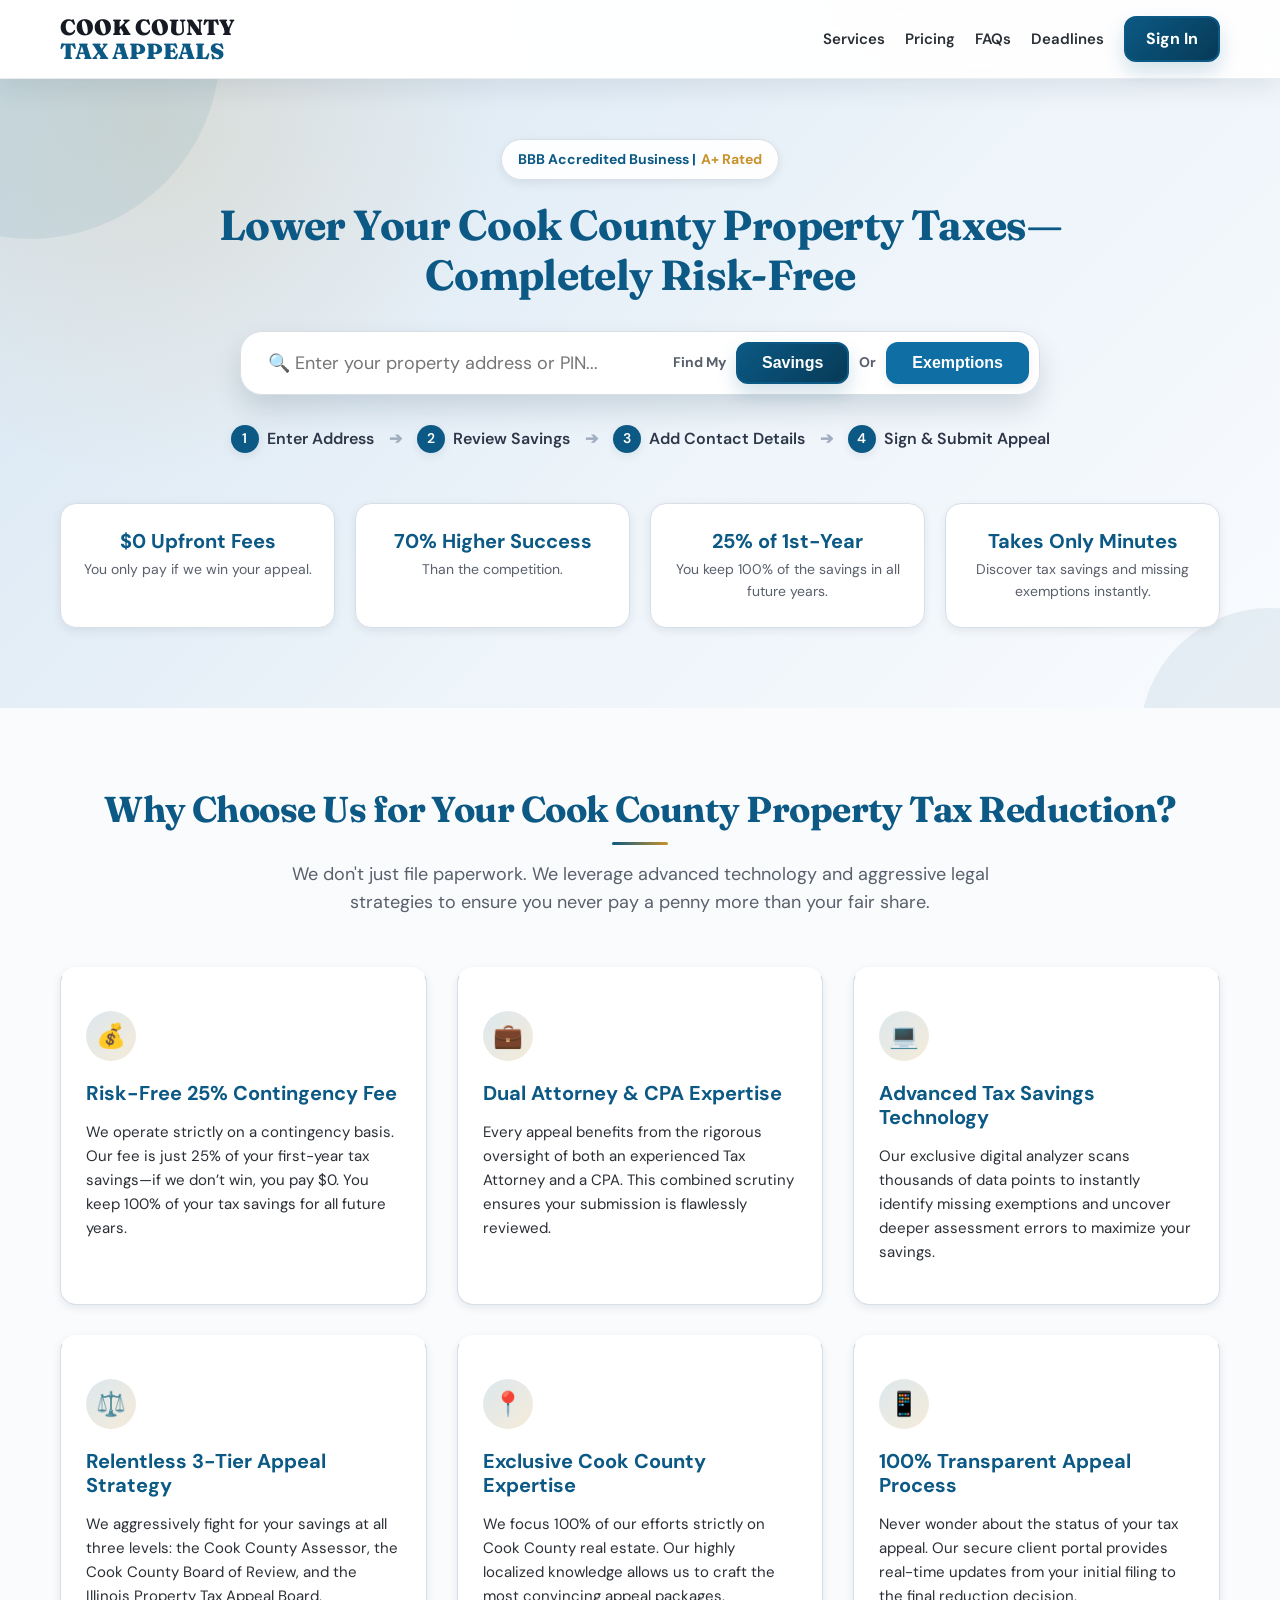
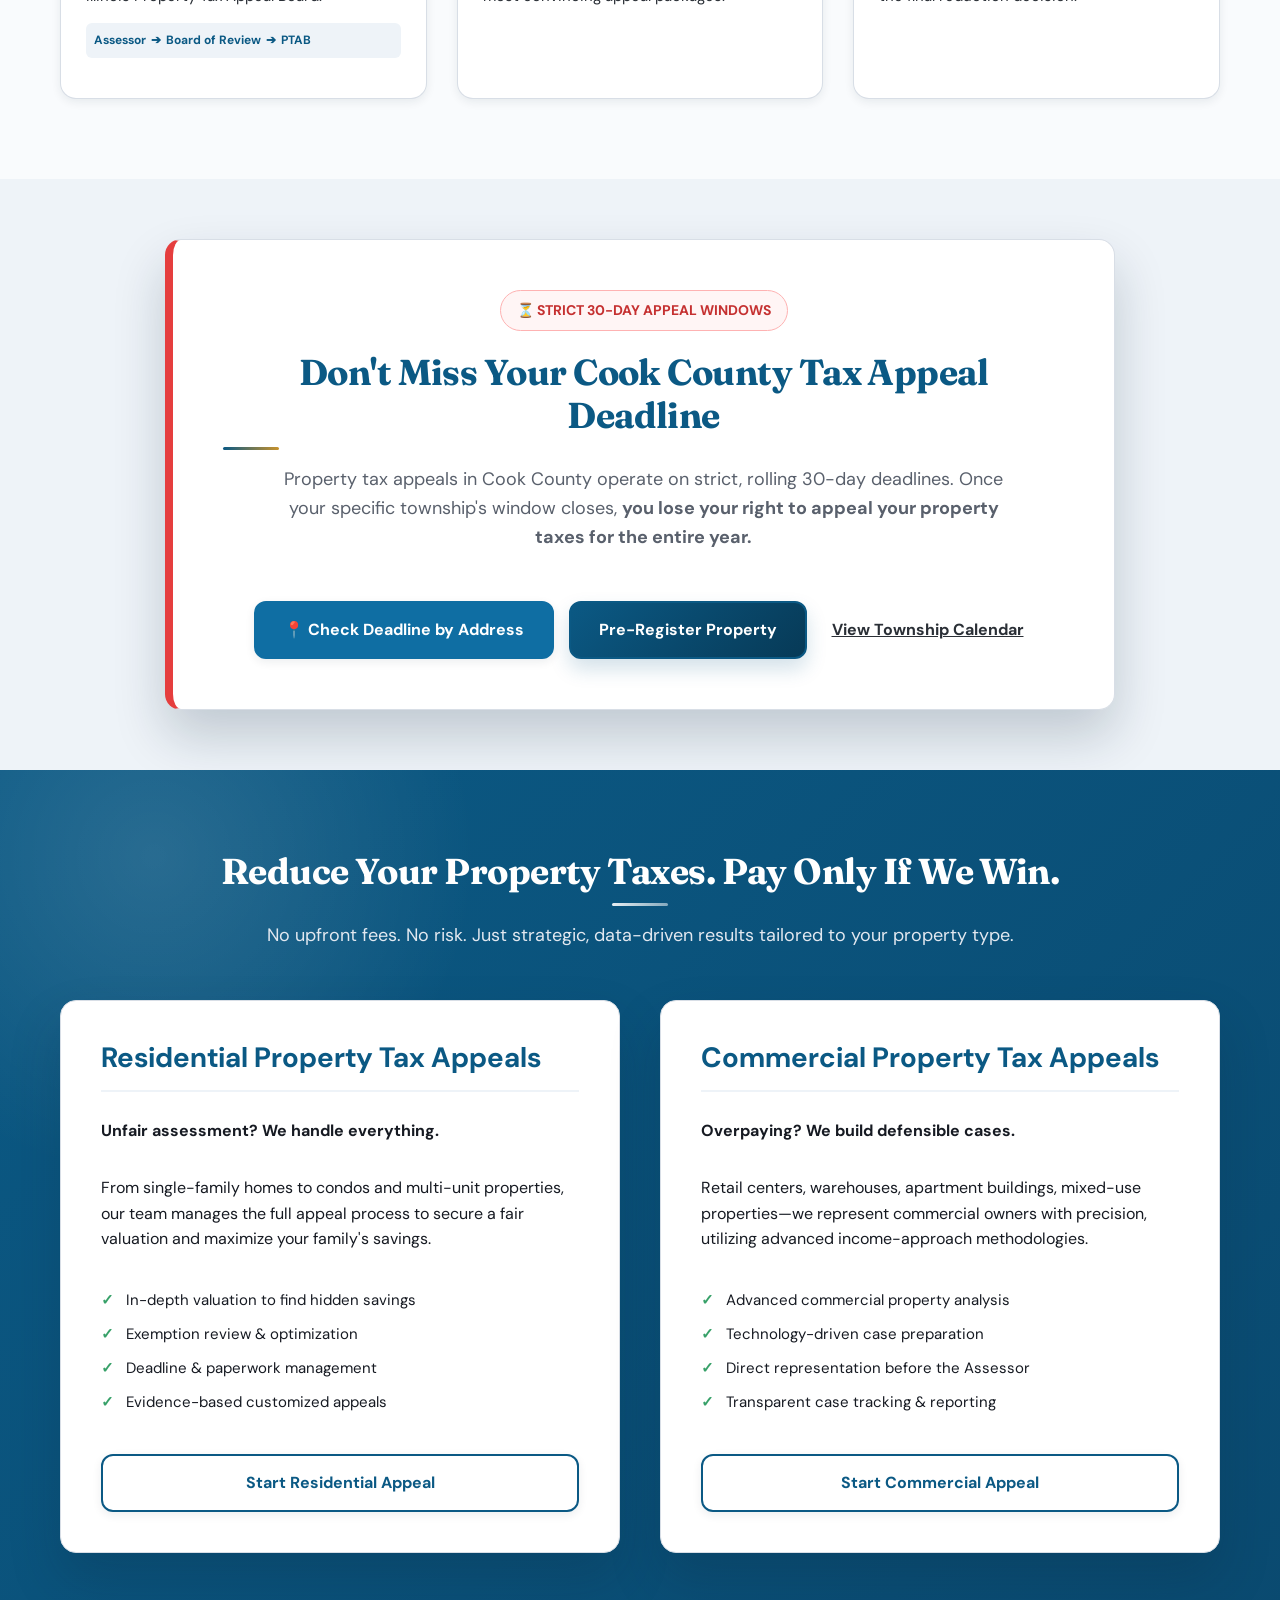
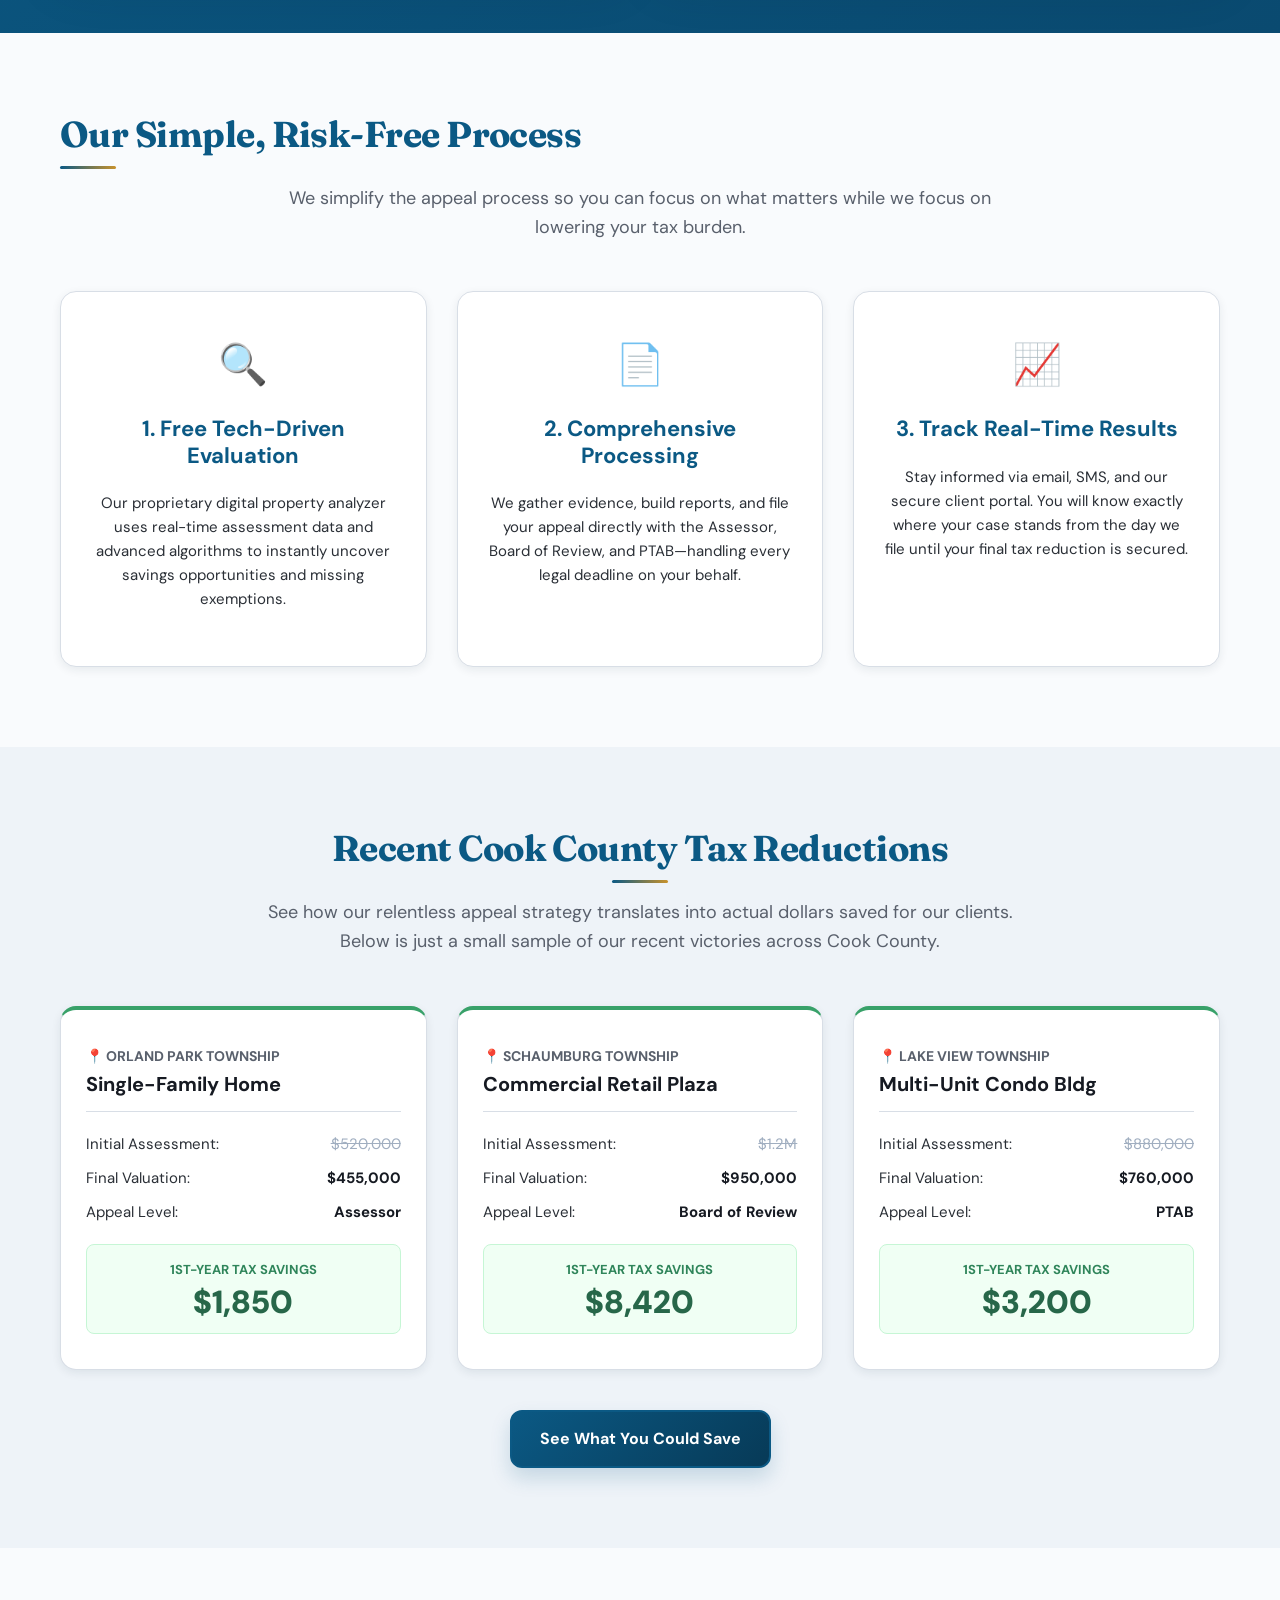
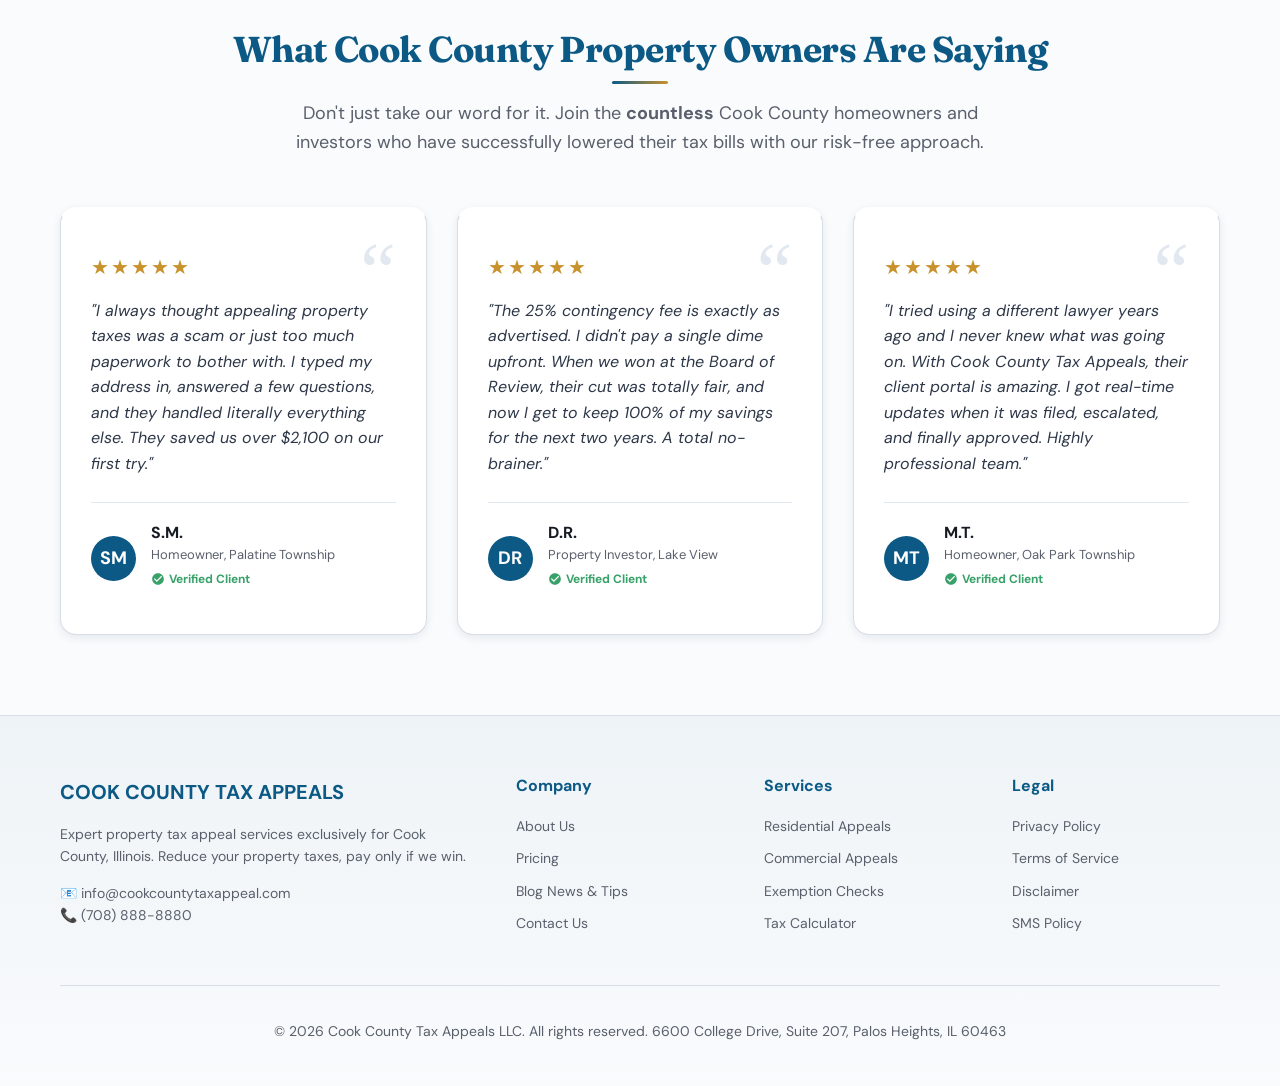
==== commit b47c56a0: "Update homepage design and add new media/page folders" ====
--- a/index.html
+++ b/index.html
@@ -1,434 +1,828 @@
 <!DOCTYPE html>
 <html lang="en">
 <head>
-  <meta charset="UTF-8" />
-  <meta name="viewport" content="width=device-width, initial-scale=1.0" />
-  <title>Appeal Your Cook County Property Taxes | Residential Tax Appeal Services</title>
-  <meta name="description" content="Reduce your Cook County property tax bill with expert appeal support." />
-  <link rel="preconnect" href="https://fonts.googleapis.com" />
-  <link rel="preconnect" href="https://fonts.gstatic.com" crossorigin />
-  <link href="https://fonts.googleapis.com/css2?family=DM+Sans:wght@400;500;600;700&display=swap" rel="stylesheet" />
-  <link rel="stylesheet" href="residential-services.css" />
+    <meta charset="UTF-8">
+    <meta name="viewport" content="width=device-width, initial-scale=1.0">
+    <meta name="description" content="Cook County Tax Appeals LLC uses advanced technology and a 3-tier escalation process to secure maximum property tax reductions. Risk-free, 25% contingency fee.">
+    <title>Cook County Property Tax Appeals | Risk-Free Tax Reductions</title>
+
+    <script type="application/ld+json">
+    {
+      "@context": "https://schema.org",
+      "@type": "LegalService",
+      "name": "Cook County Tax Appeals LLC",
+      "description": "Expert property tax appeal services exclusively for Cook County, Illinois. We reduce unfair property tax assessments using proprietary technology and a 3-tier appeal strategy.",
+      "areaServed": {
+        "@type": "AdministrativeArea",
+        "name": "Cook County, Illinois"
+      },
+      "priceRange": "$0 Upfront (25% Contingency)",
+      "telephone": "(708) 888-8880",
+      "address": {
+        "@type": "PostalAddress",
+        "streetAddress": "6600 College Drive, Suite 207",
+        "addressLocality": "Palos Heights",
+        "addressRegion": "IL",
+        "postalCode": "60463"
+      }
+    }
+    </script>
+
+    <link rel="preconnect" href="https://fonts.googleapis.com">
+    <link rel="preconnect" href="https://fonts.gstatic.com" crossorigin>
+    <link href="https://fonts.googleapis.com/css2?family=DM+Sans:wght@400;500;600;700&family=Fraunces:wght@500;600;700&display=swap" rel="stylesheet">
+
+    <style>
+        /* --- GLOBAL & TYPOGRAPHY STYLES --- */
+        :root {
+            --primary-blue: #0B5984;
+            --secondary-blue: #0F6EA3;
+            --dark-navy: #161A22;
+            --text-gray: #2A2F36;
+            --light-gray: #59606C;
+            --bg-light: #F9FBFD;
+            --bg-alt: #EEF3F8;
+            --white: #FFFFFF;
+            --accent-red: #E53E3E;
+            --accent-green: #38A169;
+            --gold: #C8922C;
+            --border-light: #D8DEE6;
+            --shadow-sm: 0 3px 10px rgba(10, 35, 55, 0.08);
+            --shadow-md: 0 14px 28px rgba(10, 35, 55, 0.14);
+            --shadow-lg: 0 26px 52px rgba(10, 35, 55, 0.2);
+            --radius: 12px;
+            --radius-lg: 16px;
+            --radius-xl: 22px;
+            --font-body: 'DM Sans', Arial, Helvetica, sans-serif;
+            --font-display: 'Fraunces', 'DM Sans', serif;
+        }
+
+        * {
+            box-sizing: border-box;
+        }
+
+        html {
+            scroll-behavior: smooth;
+            -webkit-font-smoothing: antialiased;
+            -moz-osx-font-smoothing: grayscale;
+        }
+
+        body {
+            font-family: var(--font-body);
+            color: var(--text-gray);
+            margin: 0;
+            padding: 0;
+            line-height: 1.6;
+            background: radial-gradient(1200px circle at 85% -220px, rgba(11, 89, 132, 0.08), transparent 60%),
+              linear-gradient(180deg, #F7FAFD 0%, #EEF3F8 100%);
+        }
+
+        h1, h2, h3, h4 {
+            line-height: 1.2;
+            margin-top: 0;
+            color: var(--dark-navy);
+        }
+
+        h1, h2 {
+            font-family: var(--font-display);
+            letter-spacing: -0.015em;
+        }
+
+        a { text-decoration: none; color: inherit; }
+        .container { max-width: 1200px; margin: 0 auto; padding: 0 20px; }
+        .text-center { text-align: center; }
+        .section-padding { padding: 80px 0; }
+
+        /* Unified Section Headers */
+        .section-title {
+            font-size: 36px;
+            color: var(--primary-blue);
+            margin-bottom: 15px;
+            display: inline-block;
+            position: relative;
+        }
+
+        .section-title::after {
+            content: '';
+            display: block;
+            width: 56px;
+            height: 3px;
+            margin-top: 10px;
+            border-radius: 999px;
+            background: linear-gradient(90deg, var(--primary-blue) 0%, var(--gold) 100%);
+        }
+
+        .text-center .section-title::after {
+            margin-left: auto;
+            margin-right: auto;
+        }
+
+        .section-subtitle {
+            font-size: 18px;
+            color: var(--light-gray);
+            max-width: 750px;
+            margin: 0 auto 50px auto;
+        }
+
+        /* Unified Buttons */
+        .btn-primary {
+            background: linear-gradient(135deg, var(--primary-blue) 0%, #073A57 100%);
+            color: var(--white);
+            padding: 14px 28px;
+            border-radius: var(--radius);
+            font-weight: 700;
+            transition: 0.2s;
+            border: 2px solid var(--primary-blue);
+            cursor: pointer;
+            display: inline-block;
+            font-size: 16px;
+            text-align: center;
+            box-shadow: 0 10px 20px rgba(11, 89, 132, 0.18);
+        }
+        .btn-primary:hover {
+            background: linear-gradient(135deg, #0c5f8d 0%, #073a57 100%);
+            border-color: #073A57;
+            transform: translateY(-2px);
+            box-shadow: 0 16px 28px rgba(11, 89, 132, 0.22);
+        }
+        .btn-secondary {
+            background: var(--secondary-blue);
+            color: var(--white);
+            padding: 14px 28px;
+            border-radius: var(--radius);
+            font-weight: 700;
+            transition: 0.2s;
+            border: 2px solid var(--secondary-blue);
+            cursor: pointer;
+            display: inline-block;
+            font-size: 16px;
+            text-align: center;
+            box-shadow: var(--shadow-sm);
+        }
+        .btn-secondary:hover {
+            background: #0b4f7a;
+            border-color: #0b4f7a;
+            transform: translateY(-2px);
+        }
+        .btn-outline {
+            background: var(--white);
+            color: var(--primary-blue);
+            padding: 14px 28px;
+            border-radius: var(--radius);
+            font-weight: 700;
+            transition: 0.2s;
+            border: 2px solid var(--primary-blue);
+            cursor: pointer;
+            display: inline-block;
+            font-size: 16px;
+            text-align: center;
+            box-shadow: var(--shadow-sm);
+        }
+        .btn-outline:hover { background: var(--primary-blue); color: var(--white); box-shadow: var(--shadow-md); }
+
+        /* Unified Cards */
+        .card {
+            background: var(--white);
+            border-radius: var(--radius-lg);
+            box-shadow: var(--shadow-sm);
+            transition: transform 0.2s ease, box-shadow 0.2s ease, border-color 0.2s ease;
+            border: 1px solid var(--border-light);
+            border-top: 4px solid transparent;
+        }
+        .card:hover { transform: translateY(-5px); box-shadow: var(--shadow-md); border-top-color: var(--primary-blue); }
+
+        /* --- HEADER --- */
+        header {
+            background: rgba(255, 255, 255, 0.92);
+            padding: 15px 0;
+            box-shadow: 0 10px 24px rgba(10, 35, 55, 0.08);
+            position: sticky;
+            top: 0;
+            z-index: 100;
+            backdrop-filter: saturate(1.2) blur(10px);
+            border-bottom: 1px solid rgba(12, 36, 54, 0.08);
+        }
+        .header-inner { display: flex; justify-content: space-between; align-items: center; }
+        .logo {
+            font-size: 22px;
+            font-weight: 900;
+            color: var(--dark-navy);
+            line-height: 1.1;
+            font-family: var(--font-display);
+        }
+        .logo span { color: var(--primary-blue); }
+        .nav-links { display: flex; gap: 20px; align-items: center; font-weight: 600; font-size: 15px;}
+        .nav-links a:hover { color: var(--primary-blue); }
+
+        /* --- HERO SECTION --- */
+        .hero {
+            background:
+              radial-gradient(600px circle at 12% 8%, rgba(200, 146, 44, 0.14), transparent 58%),
+              linear-gradient(135deg, #d6e5f2 0%, #edf4fa 55%, #f9fbfe 100%);
+            padding: 60px 0 80px 0;
+            text-align: center;
+            position: relative;
+            overflow: hidden;
+        }
+        .hero::before,
+        .hero::after {
+            content: '';
+            position: absolute;
+            border-radius: 50%;
+            background: rgba(11, 89, 132, 0.08);
+            pointer-events: none;
+            z-index: 0;
+        }
+        .hero::before {
+            width: 380px;
+            height: 380px;
+            top: -220px;
+            left: -160px;
+        }
+        .hero::after {
+            width: 260px;
+            height: 260px;
+            bottom: -160px;
+            right: -120px;
+        }
+        .hero .container { position: relative; z-index: 1; }
+        .hero h1 { font-size: 42px; color: var(--primary-blue); max-width: 900px; margin: 0 auto 30px auto; }
+        .trust-badge-center {
+            display: inline-flex;
+            align-items: center;
+            background: rgba(255, 255, 255, 0.92);
+            border: 1px solid var(--border-light);
+            padding: 8px 16px;
+            border-radius: 999px;
+            font-size: 14px;
+            font-weight: 700;
+            color: var(--primary-blue);
+            margin-bottom: 20px;
+            box-shadow: var(--shadow-sm);
+        }
+        .trust-badge-center strong { color: var(--gold); margin-left: 5px; }
+
+        .search-bar-container {
+            background: rgba(255, 255, 255, 0.98);
+            padding: 10px 10px 10px 25px;
+            border-radius: var(--radius-xl);
+            display: flex;
+            align-items: center;
+            border: 1.5px solid var(--border-light);
+            box-shadow: var(--shadow-md);
+            max-width: 800px;
+            margin: 0 auto 30px auto;
+        }
+        .search-input { flex: 1; border: none; outline: none; font-size: 18px; background: transparent; font-family: var(--font-body); color: var(--text-gray); }
+        .or-text { font-weight: 700; color: var(--light-gray); font-size: 14px; margin: 0 10px; }
+
+        .how-it-works-row { display: flex; justify-content: center; align-items: center; gap: 15px; margin-bottom: 50px; flex-wrap: wrap; }
+        .step { display: flex; align-items: center; font-size: 16px; font-weight: 600; color: #2D3748; }
+        .step-number { background: var(--primary-blue); color: var(--white); border-radius: 50%; width: 28px; height: 28px; display: flex; align-items: center; justify-content: center; margin-right: 8px; font-size: 14px; box-shadow: var(--shadow-sm); }
+        .step-arrow { color: #A0AEC0; font-weight: bold; }
+
+        .hero-stats-row { display: grid; grid-template-columns: repeat(4, 1fr); gap: 20px; }
+        .hero-stat-card {
+            background: var(--white);
+            padding: 25px 20px;
+            border-radius: var(--radius-lg);
+            box-shadow: var(--shadow-sm);
+            border-top: 4px solid var(--primary-blue);
+            border: 1px solid var(--border-light);
+        }
+        .hero-stat-card h3 { font-size: 20px; color: var(--primary-blue); margin-bottom: 5px; }
+        .hero-stat-card p { font-size: 14px; color: var(--light-gray); margin: 0; }
+
+        /* --- WHY CHOOSE US --- */
+        .why-choose { background-color: var(--bg-light); }
+        .features-grid { display: grid; grid-template-columns: repeat(3, 1fr); gap: 30px; text-align: left; }
+        .feature-card { padding: 40px 25px; display: flex; flex-direction: column; }
+        .icon-circle {
+            width: 50px;
+            height: 50px;
+            background: linear-gradient(135deg, rgba(11, 89, 132, 0.14), rgba(200, 146, 44, 0.18));
+            color: var(--primary-blue);
+            border-radius: 50%;
+            display: flex;
+            align-items: center;
+            justify-content: center;
+            font-size: 24px;
+            margin-bottom: 20px;
+        }
+        .feature-card h3 { font-size: 20px; color: var(--primary-blue); margin-bottom: 15px; }
+        .feature-card p { font-size: 15px; color: var(--text-gray); margin: 0; flex-grow: 1; }
+        .tier-progression {
+            display: flex;
+            flex-wrap: wrap;
+            align-items: center;
+            gap: 5px;
+            margin-top: 15px;
+            font-size: 12px;
+            font-weight: 700;
+            color: var(--primary-blue);
+            background: var(--bg-alt);
+            padding: 8px;
+            border-radius: 6px;
+        }
+
+        /* --- URGENT DEADLINES --- */
+        .deadline-section { background-color: var(--bg-alt); padding: 60px 0; }
+        .deadline-card {
+            background: var(--white);
+            max-width: 950px;
+            margin: 0 auto;
+            padding: 50px;
+            border-radius: var(--radius-lg);
+            box-shadow: var(--shadow-lg);
+            border-left: 8px solid var(--accent-red);
+            text-align: center;
+            border-top: 1px solid var(--border-light);
+            border-right: 1px solid var(--border-light);
+            border-bottom: 1px solid var(--border-light);
+        }
+        .alert-badge {
+            display: inline-flex;
+            align-items: center;
+            background: #FFF5F5;
+            color: #C53030;
+            padding: 8px 16px;
+            border-radius: 999px;
+            font-weight: 700;
+            font-size: 14px;
+            text-transform: uppercase;
+            margin-bottom: 20px;
+            border: 1px solid #FEB2B2;
+        }
+        .deadline-actions { display: flex; justify-content: center; align-items: center; gap: 15px; flex-wrap: wrap; margin-top: 30px; }
+        .btn-text-link { color: var(--text-gray); font-size: 16px; font-weight: 700; text-decoration: underline; padding: 14px 10px; transition: color 0.2s ease; display: inline-block; }
+        .btn-text-link:hover { color: var(--primary-blue); }
+
+        /* --- SERVICES SPLIT --- */
+        .services-section {
+            background:
+              radial-gradient(520px circle at 12% 10%, rgba(255, 255, 255, 0.12), transparent 62%),
+              linear-gradient(135deg, #0b5984 0%, #0a4a70 100%);
+            color: var(--white);
+            padding: 80px 0;
+        }
+        .services-section .section-title { color: var(--white); }
+        .services-section .section-title::after {
+            background: linear-gradient(90deg, rgba(255,255,255,0.9) 0%, rgba(255,255,255,0.5) 100%);
+        }
+        .services-section .section-subtitle { color: #E2E8F0; }
+        .services-grid { display: grid; grid-template-columns: 1fr 1fr; gap: 40px; margin-top: 40px; }
+        .service-card {
+            background: var(--white);
+            color: var(--dark-navy);
+            padding: 40px;
+            border-radius: var(--radius-lg);
+            text-align: left;
+            box-shadow: var(--shadow-lg);
+            display: flex;
+            flex-direction: column;
+            border: 1px solid var(--border-light);
+        }
+        .service-card h3 { font-size: 28px; color: var(--primary-blue); margin-bottom: 10px; border-bottom: 2px solid var(--bg-alt); padding-bottom: 15px; }
+        .service-card p.intro { font-weight: 700; font-size: 16px; }
+        .service-list { list-style: none; padding: 0; margin: 20px 0 30px 0; flex-grow: 1; }
+        .service-list li { margin-bottom: 10px; padding-left: 25px; position: relative; font-size: 15px; }
+        .service-list li::before { content: '✓'; color: var(--accent-green); position: absolute; left: 0; font-weight: bold; }
+
+        /* --- PROCESS --- */
+        .process-section { background-color: var(--bg-light); }
+        .process-grid { display: grid; grid-template-columns: repeat(3, 1fr); gap: 30px; }
+        .process-step {
+            background: var(--white);
+            padding: 40px 30px;
+            border-radius: var(--radius-lg);
+            text-align: center;
+            border: 1px solid var(--border-light);
+            box-shadow: var(--shadow-sm);
+            transition: transform 0.2s ease, box-shadow 0.2s ease;
+        }
+        .process-step:hover { transform: translateY(-4px); box-shadow: var(--shadow-md); }
+        .process-icon { font-size: 40px; margin-bottom: 20px; }
+
+        /* --- RECENT WINS --- */
+        .wins-section { background-color: var(--bg-alt); }
+        .wins-grid { display: grid; grid-template-columns: repeat(3, 1fr); gap: 30px; text-align: left; margin-bottom: 40px; }
+        .win-card { padding: 35px 25px; border-top: 4px solid var(--accent-green); }
+        .win-card:hover { border-top-color: var(--accent-green); }
+        .win-location { font-size: 14px; color: var(--light-gray); font-weight: 700; text-transform: uppercase; margin-bottom: 5px; }
+        .win-type { font-size: 20px; color: var(--dark-navy); font-weight: 700; margin: 0 0 20px 0; padding-bottom: 15px; border-bottom: 1px solid var(--border-light); }
+        .win-stat-row { display: flex; justify-content: space-between; margin-bottom: 10px; font-size: 15px; }
+        .win-stat-value { font-weight: 700; color: var(--dark-navy); }
+        .win-stat-value.strike { text-decoration: line-through; color: #A0AEC0; font-weight: normal; }
+        .win-savings { background-color: #F0FFF4; border: 1px solid #C6F6D5; padding: 15px; border-radius: 8px; text-align: center; margin-top: 20px; }
+        .win-savings-label { font-size: 13px; color: #2F855A; font-weight: 700; text-transform: uppercase; margin-bottom: 5px; }
+        .win-savings-amount { font-size: 32px; font-weight: 900; color: #276749; line-height: 1; }
+
+        /* --- TESTIMONIALS --- */
+        .testimonials-section { background-color: var(--bg-light); }
+        .testimonials-grid { display: grid; grid-template-columns: repeat(3, 1fr); gap: 30px; text-align: left; }
+        .testimonial-card { padding: 40px 30px; position: relative; display: flex; flex-direction: column; }
+        .testimonial-card::before { content: '“'; position: absolute; top: 20px; right: 30px; font-size: 80px; color: #E2E8F0; font-family: Georgia, serif; line-height: 1; }
+        .stars { color: var(--gold); font-size: 20px; margin-bottom: 15px; letter-spacing: 2px; }
+        .quote-text { font-size: 16px; color: #2D3748; line-height: 1.6; font-style: italic; margin: 0 0 25px 0; position: relative; z-index: 1; flex-grow: 1; }
+        .client-info { display: flex; align-items: center; border-top: 1px solid #E2E8F0; padding-top: 20px; }
+        .client-avatar { width: 45px; height: 45px; background: var(--primary-blue); color: var(--white); border-radius: 50%; display: flex; align-items: center; justify-content: center; font-weight: 700; font-size: 18px; margin-right: 15px; }
+        .client-details h4 { margin: 0 0 3px 0; font-size: 16px; color: var(--dark-navy); }
+        .client-details p { margin: 0; font-size: 13px; color: var(--light-gray); }
+        .verified-badge { display: inline-flex; align-items: center; color: var(--accent-green); font-size: 12px; font-weight: 700; margin-top: 4px; }
+        .verified-badge svg { width: 14px; height: 14px; margin-right: 4px; fill: currentColor; }
+
+        /* --- FOOTER --- */
+        footer {
+            background: linear-gradient(180deg, #eef3f7 0%, #f9fbfd 100%);
+            color: var(--light-gray);
+            padding: 60px 0 30px 0;
+            font-size: 14px;
+            border-top: 1px solid var(--border-light);
+        }
+        .footer-grid { display: grid; grid-template-columns: 2fr 1fr 1fr 1fr; gap: 40px; margin-bottom: 40px; }
+        .footer-logo { font-size: 20px; font-weight: 700; color: var(--primary-blue); margin-bottom: 15px; }
+        .footer-col h4 { color: var(--primary-blue); font-size: 16px; margin-bottom: 20px; }
+        .footer-col ul { list-style: none; padding: 0; margin: 0; }
+        .footer-col ul li { margin-bottom: 10px; }
+        .footer-col ul li a:hover { color: var(--primary-blue); }
+        .footer-bottom { border-top: 1px solid var(--border-light); padding-top: 20px; text-align: center; color: var(--light-gray); }
+
+        @keyframes heroFadeUp {
+            from {
+                opacity: 0;
+                transform: translateY(12px);
+            }
+            to {
+                opacity: 1;
+                transform: translateY(0);
+            }
+        }
+
+        @media (prefers-reduced-motion: no-preference) {
+            .hero .container > * {
+                animation: heroFadeUp 0.65s ease both;
+            }
+            .hero .container > *:nth-child(1) { animation-delay: 0.05s; }
+            .hero .container > *:nth-child(2) { animation-delay: 0.1s; }
+            .hero .container > *:nth-child(3) { animation-delay: 0.15s; }
+            .hero .container > *:nth-child(4) { animation-delay: 0.2s; }
+            .hero .container > *:nth-child(5) { animation-delay: 0.25s; }
+        }
+
+        @media (prefers-reduced-motion: reduce) {
+            html { scroll-behavior: auto; }
+        }
+
+        /* --- RESPONSIVE SETTINGS --- */
+        @media (max-width: 1024px) {
+            .hero-stats-row, .features-grid, .process-grid, .wins-grid, .testimonials-grid { grid-template-columns: repeat(2, 1fr); }
+            .services-grid { grid-template-columns: 1fr; }
+        }
+        @media (max-width: 768px) {
+            .nav-links { display: none; }
+            .hero-stats-row, .features-grid, .process-grid, .wins-grid, .testimonials-grid, .footer-grid { grid-template-columns: 1fr; }
+            .search-bar-container { flex-direction: column; border-radius: 15px; padding: 15px; gap: 10px; }
+            .search-input { width: 100%; border-bottom: 1px solid #E2E8F0; padding-bottom: 10px; margin-bottom: 10px; }
+            .how-it-works-row { flex-direction: column; align-items: flex-start; gap: 10px; }
+            .step-arrow { display: none; }
+            .deadline-actions { flex-direction: column; gap: 15px; }
+            .btn-primary, .btn-secondary, .btn-outline { width: 100%; box-sizing: border-box; text-align: center; }
+            .deadline-card { padding: 30px 20px; border-left-width: 6px; }
+        }
+    </style>
 </head>
 <body>
 
-  <!-- ========== NAVBAR ========== -->
-  <header class="navbar" id="navbar">
-    <div class="navbar-inner">
-      <a href="https://www.cookcountytaxappeal.com/" class="navbar-logo">
-        <img src="CCTA.webp" alt="Cook County Tax Appeals" />
-      </a>
-      <button class="navbar-toggle" id="navToggle" aria-label="Toggle navigation">
-        <span></span><span></span><span></span>
-      </button>
-      <nav class="navbar-nav" id="navMenu">
-        <a href="https://www.cookcountytaxappeal.com/" class="nav-link">Home</a>
-        <a href="https://www.cookcountytaxappeal.com/property-tax-calculator" class="nav-link">Property Tax Calculator</a>
-        <a href="https://www.cookcountytaxappeal.com/cook-county-tax-appeal-about-us" class="nav-link">About Us</a>
-        <div class="nav-dropdown">
-          <button class="nav-link nav-link--dropdown">Services: Residential <svg width="10" height="6" viewBox="0 0 10 6" fill="none"><path d="M1 1L5 5L9 1" stroke="currentColor" stroke-width="1.5" stroke-linecap="round" stroke-linejoin="round"/></svg></button>
-          <div class="dropdown-menu">
-            <a href="https://www.cookcountytaxappeal.com/cook-county-tax-appeal-services-residential">Residential</a>
-            <a href="https://www.cookcountytaxappeal.com/cook-county-tax-appeal-services-commercial">Commercial</a>
-          </div>
+    <header>
+        <div class="container header-inner">
+            <div class="logo">COOK COUNTY<br><span>TAX APPEALS</span></div>
+            <nav class="nav-links">
+                <a href="#">Services</a>
+                <a href="#">Pricing</a>
+                <a href="#">FAQs</a>
+                <a href="https://www.cookcountytaxappeal.com/cook-county-property-tax-appeal-deadlines">Deadlines</a>
+                <a href="#" class="btn-primary" style="padding: 8px 20px;">Sign In</a>
+            </nav>
         </div>
-        <a href="https://www.cookcountytaxappeal.com/no-upfront-cost-tax-appeals" class="nav-link">Pricing</a>
-        <a href="https://www.cookcountytaxappeal.com/property-tax-appeal-blogs" class="nav-link">Blogs</a>
-        <a href="https://www.cookcountytaxappeal.com/cook-county-tax-appeal-faqs" class="nav-link">FAQs</a>
-        <a href="https://www.cookcountytaxappeal.com/cook-county-property-tax-appeal-deadlines" class="nav-link">Deadlines</a>
-      </nav>
-      <div class="navbar-auth">
-        <a href="https://www.cookcountytaxappeal.com/?auth=login" class="btn btn-signin">Sign In</a>
-        <a href="https://www.cookcountytaxappeal.com/appeal" class="btn btn-register">Register</a>
-      </div>
-    </div>
-  </header>
-
-  <!-- ========== HERO SECTION ========== -->
-  <section class="hero-section hero-section--compact">
-    <div class="container">
-      <div class="hero-compact">
-        <div class="hero-compact-top">
-          <span class="hero-eyebrow">Residential Property Tax Appeals</span>
-          <span class="hero-subtext">Sign up in 2 minutes</span>
+    </header>
+
+    <main>
+        <section class="hero" aria-labelledby="hero-heading">
+            <div class="container">
+                <div class="trust-badge-center">
+                    BBB Accredited Business | <strong>A+ Rated</strong>
+                </div>
+                <h1 id="hero-heading">Lower Your Cook County Property Taxes—Completely Risk-Free</h1>
+
+                <div class="search-bar-container">
+                    <input type="text" class="search-input" placeholder="🔍 Enter your property address or PIN..." aria-label="Enter property address or PIN">
+                    <span class="or-text">Find My</span>
+                    <button class="btn-primary" style="padding: 10px 24px;" aria-label="Find Savings">Savings</button>
+                    <span class="or-text">Or</span>
+                    <button class="btn-secondary" style="padding: 10px 24px;" aria-label="Find Exemptions">Exemptions</button>
+                </div>
+
+                <div class="how-it-works-row">
+                    <div class="step"><div class="step-number">1</div> Enter Address</div>
+                    <div class="step-arrow" aria-hidden="true">➔</div>
+                    <div class="step"><div class="step-number">2</div> Review Savings</div>
+                    <div class="step-arrow" aria-hidden="true">➔</div>
+                    <div class="step"><div class="step-number">3</div> Add Contact Details</div>
+                    <div class="step-arrow" aria-hidden="true">➔</div>
+                    <div class="step"><div class="step-number">4</div> Sign & Submit Appeal</div>
+                </div>
+
+                <div class="hero-stats-row">
+                    <div class="hero-stat-card">
+                        <h3>$0 Upfront Fees</h3>
+                        <p>You only pay if we win your appeal.</p>
+                    </div>
+                    <div class="hero-stat-card">
+                        <h3>70% Higher Success</h3>
+                        <p>Than the competition.</p>
+                    </div>
+                    <div class="hero-stat-card">
+                        <h3>25% of 1st-Year</h3>
+                        <p>You keep 100% of the savings in all future years.</p>
+                    </div>
+                    <div class="hero-stat-card">
+                        <h3>Takes Only Minutes</h3>
+                        <p>Discover tax savings and missing exemptions instantly.</p>
+                    </div>
+                </div>
+            </div>
+        </section>
+
+        <section class="why-choose section-padding text-center" aria-labelledby="why-choose-heading">
+            <div class="container">
+                <h2 id="why-choose-heading" class="section-title">Why Choose Us for Your Cook County Property Tax Reduction?</h2>
+                <p class="section-subtitle">We don't just file paperwork. We leverage advanced technology and aggressive legal strategies to ensure you never pay a penny more than your fair share.</p>
+
+                <div class="features-grid">
+                    <article class="card feature-card">
+                        <div class="icon-circle" role="img" aria-label="Money Bag">💰</div>
+                        <h3>Risk-Free 25% Contingency Fee</h3>
+                        <p>We operate strictly on a contingency basis. Our fee is just 25% of your first-year tax savings—if we don’t win, you pay $0. You keep 100% of your tax savings for all future years.</p>
+                    </article>
+
+                    <article class="card feature-card">
+                        <div class="icon-circle" role="img" aria-label="Briefcase">💼</div>
+                        <h3>Dual Attorney & CPA Expertise</h3>
+                        <p>Every appeal benefits from the rigorous oversight of both an experienced Tax Attorney and a CPA. This combined scrutiny ensures your submission is flawlessly reviewed.</p>
+                    </article>
+
+                    <article class="card feature-card">
+                        <div class="icon-circle" role="img" aria-label="Computer">💻</div>
+                        <h3>Advanced Tax Savings Technology</h3>
+                        <p>Our exclusive digital analyzer scans thousands of data points to instantly identify missing exemptions and uncover deeper assessment errors to maximize your savings.</p>
+                    </article>
+
+                    <article class="card feature-card">
+                        <div class="icon-circle" role="img" aria-label="Scales">⚖️</div>
+                        <h3>Relentless 3-Tier Appeal Strategy</h3>
+                        <p>We aggressively fight for your savings at all three levels: the Cook County Assessor, the Cook County Board of Review, and the Illinois Property Tax Appeal Board.</p>
+                        <div class="tier-progression">Assessor <span class="tier-arrow">➔</span> Board of Review <span class="tier-arrow">➔</span> PTAB</div>
+                    </article>
+
+                    <article class="card feature-card">
+                        <div class="icon-circle" role="img" aria-label="Map Pin">📍</div>
+                        <h3>Exclusive Cook County Expertise</h3>
+                        <p>We focus 100% of our efforts strictly on Cook County real estate. Our highly localized knowledge allows us to craft the most convincing appeal packages.</p>
+                    </article>
+
+                    <article class="card feature-card">
+                        <div class="icon-circle" role="img" aria-label="Mobile Phone">📱</div>
+                        <h3>100% Transparent Appeal Process</h3>
+                        <p>Never wonder about the status of your tax appeal. Our secure client portal provides real-time updates from your initial filing to the final reduction decision.</p>
+                    </article>
+                </div>
+            </div>
+        </section>
+
+        <section class="deadline-section" aria-labelledby="deadline-heading">
+            <div class="container">
+                <article class="deadline-card">
+                    <div class="alert-badge" role="img" aria-label="Hourglass Icon indicating urgency">
+                        ⏳ Strict 30-Day Appeal Windows
+                    </div>
+                    <h2 id="deadline-heading" class="section-title">Don't Miss Your Cook County Tax Appeal Deadline</h2>
+                    <p class="section-subtitle">
+                        Property tax appeals in Cook County operate on strict, rolling 30-day deadlines. Once your specific township's window closes, <strong>you lose your right to appeal your property taxes for the entire year.</strong>
+                    </p>
+                    <div class="deadline-actions">
+                        <a href="#" class="btn-secondary" title="Enter your address to find your deadline">📍 Check Deadline by Address</a>
+                        <a href="#" class="btn-primary" title="Pre-Register Your Property for Tax Appeal">Pre-Register Property</a>
+                        <a href="https://www.cookcountytaxappeal.com/cook-county-property-tax-appeal-deadlines" class="btn-text-link" title="Check Township Deadlines">View Township Calendar</a>
+                    </div>
+                </article>
+            </div>
+        </section>
+
+        <section class="services-section text-center" aria-labelledby="services-heading">
+            <div class="container">
+                <h2 id="services-heading" class="section-title">Reduce Your Property Taxes. Pay Only If We Win.</h2>
+                <p class="section-subtitle">No upfront fees. No risk. Just strategic, data-driven results tailored to your property type.</p>
+
+                <div class="services-grid">
+                    <div class="service-card">
+                        <h3>Residential Property Tax Appeals</h3>
+                        <p class="intro">Unfair assessment? We handle everything.</p>
+                        <p>From single-family homes to condos and multi-unit properties, our team manages the full appeal process to secure a fair valuation and maximize your family's savings.</p>
+                        <ul class="service-list">
+                            <li>In-depth valuation to find hidden savings</li>
+                            <li>Exemption review & optimization</li>
+                            <li>Deadline & paperwork management</li>
+                            <li>Evidence-based customized appeals</li>
+                        </ul>
+                        <a href="#" class="btn-outline">Start Residential Appeal</a>
+                    </div>
+
+                    <div class="service-card">
+                        <h3>Commercial Property Tax Appeals</h3>
+                        <p class="intro">Overpaying? We build defensible cases.</p>
+                        <p>Retail centers, warehouses, apartment buildings, mixed-use properties—we represent commercial owners with precision, utilizing advanced income-approach methodologies.</p>
+                        <ul class="service-list">
+                            <li>Advanced commercial property analysis</li>
+                            <li>Technology-driven case preparation</li>
+                            <li>Direct representation before the Assessor</li>
+                            <li>Transparent case tracking & reporting</li>
+                        </ul>
+                        <a href="#" class="btn-outline">Start Commercial Appeal</a>
+                    </div>
+                </div>
+            </div>
+        </section>
+
+        <section class="process-section section-padding" aria-labelledby="process-heading">
+            <div class="container">
+                <h2 id="process-heading" class="section-title text-center">Our Simple, Risk-Free Process</h2>
+                <p class="section-subtitle text-center">We simplify the appeal process so you can focus on what matters while we focus on lowering your tax burden.</p>
+
+                <div class="process-grid">
+                    <div class="process-step">
+                        <div class="process-icon" role="img" aria-label="Magnifying Glass">🔍</div>
+                        <h3 style="color: var(--primary-blue); font-size: 22px;">1. Free Tech-Driven Evaluation</h3>
+                        <p style="color: var(--text-gray); font-size: 15px;">Our proprietary digital property analyzer uses real-time assessment data and advanced algorithms to instantly uncover savings opportunities and missing exemptions.</p>
+                    </div>
+                    <div class="process-step">
+                        <div class="process-icon" role="img" aria-label="Document">📄</div>
+                        <h3 style="color: var(--primary-blue); font-size: 22px;">2. Comprehensive Processing</h3>
+                        <p style="color: var(--text-gray); font-size: 15px;">We gather evidence, build reports, and file your appeal directly with the Assessor, Board of Review, and PTAB—handling every legal deadline on your behalf.</p>
+                    </div>
+                    <div class="process-step">
+                        <div class="process-icon" role="img" aria-label="Trending Chart">📈</div>
+                        <h3 style="color: var(--primary-blue); font-size: 22px;">3. Track Real-Time Results</h3>
+                        <p style="color: var(--text-gray); font-size: 15px;">Stay informed via email, SMS, and our secure client portal. You will know exactly where your case stands from the day we file until your final tax reduction is secured.</p>
+                    </div>
+                </div>
+            </div>
+        </section>
+
+        <section class="wins-section section-padding text-center" aria-labelledby="wins-heading">
+            <div class="container">
+                <h2 id="wins-heading" class="section-title">Recent Cook County Tax Reductions</h2>
+                <p class="section-subtitle">See how our relentless appeal strategy translates into actual dollars saved for our clients. Below is just a small sample of our recent victories across Cook County.</p>
+
+                <div class="wins-grid">
+                    <article class="card win-card">
+                        <div class="win-location">📍 Orland Park Township</div>
+                        <h3 class="win-type">Single-Family Home</h3>
+                        <div class="win-stat-row"><span class="win-stat-label">Initial Assessment:</span><span class="win-stat-value strike">$520,000</span></div>
+                        <div class="win-stat-row"><span class="win-stat-label">Final Valuation:</span><span class="win-stat-value">$455,000</span></div>
+                        <div class="win-stat-row"><span class="win-stat-label">Appeal Level:</span><span class="win-stat-value">Assessor</span></div>
+                        <div class="win-savings">
+                            <div class="win-savings-label">1st-Year Tax Savings</div>
+                            <div class="win-savings-amount">$1,850</div>
+                        </div>
+                    </article>
+
+                    <article class="card win-card">
+                        <div class="win-location">📍 Schaumburg Township</div>
+                        <h3 class="win-type">Commercial Retail Plaza</h3>
+                        <div class="win-stat-row"><span class="win-stat-label">Initial Assessment:</span><span class="win-stat-value strike">$1.2M</span></div>
+                        <div class="win-stat-row"><span class="win-stat-label">Final Valuation:</span><span class="win-stat-value">$950,000</span></div>
+                        <div class="win-stat-row"><span class="win-stat-label">Appeal Level:</span><span class="win-stat-value">Board of Review</span></div>
+                        <div class="win-savings">
+                            <div class="win-savings-label">1st-Year Tax Savings</div>
+                            <div class="win-savings-amount">$8,420</div>
+                        </div>
+                    </article>
+
+                    <article class="card win-card">
+                        <div class="win-location">📍 Lake View Township</div>
+                        <h3 class="win-type">Multi-Unit Condo Bldg</h3>
+                        <div class="win-stat-row"><span class="win-stat-label">Initial Assessment:</span><span class="win-stat-value strike">$880,000</span></div>
+                        <div class="win-stat-row"><span class="win-stat-label">Final Valuation:</span><span class="win-stat-value">$760,000</span></div>
+                        <div class="win-stat-row"><span class="win-stat-label">Appeal Level:</span><span class="win-stat-value">PTAB</span></div>
+                        <div class="win-savings">
+                            <div class="win-savings-label">1st-Year Tax Savings</div>
+                            <div class="win-savings-amount">$3,200</div>
+                        </div>
+                    </article>
+                </div>
+                <a href="#" class="btn-primary">See What You Could Save</a>
+            </div>
+        </section>
+
+        <section class="testimonials-section section-padding text-center" aria-labelledby="testimonials-heading">
+            <div class="container">
+                <h2 id="testimonials-heading" class="section-title">What Cook County Property Owners Are Saying</h2>
+                <p class="section-subtitle">Don't just take our word for it. Join the <strong>countless</strong> Cook County homeowners and investors who have successfully lowered their tax bills with our risk-free approach.</p>
+
+                <div class="testimonials-grid">
+                    <article class="card testimonial-card">
+                        <div class="stars" aria-label="5 out of 5 stars">★★★★★</div>
+                        <p class="quote-text">"I always thought appealing property taxes was a scam or just too much paperwork to bother with. I typed my address in, answered a few questions, and they handled literally everything else. They saved us over $2,100 on our first try."</p>
+                        <div class="client-info">
+                            <div class="client-avatar">SM</div>
+                            <div class="client-details">
+                                <h4>S.M.</h4>
+                                <p>Homeowner, Palatine Township</p>
+                                <div class="verified-badge">
+                                    <svg viewBox="0 0 24 24"><path d="M12 2C6.48 2 2 6.48 2 12s4.48 10 10 10 10-4.48 10-10S17.52 2 12 2zm-2 15l-5-5 1.41-1.41L10 14.17l7.59-7.59L19 8l-9 9z"/></svg>
+                                    Verified Client
+                                </div>
+                            </div>
+                        </div>
+                    </article>
+
+                    <article class="card testimonial-card">
+                        <div class="stars" aria-label="5 out of 5 stars">★★★★★</div>
+                        <p class="quote-text">"The 25% contingency fee is exactly as advertised. I didn't pay a single dime upfront. When we won at the Board of Review, their cut was totally fair, and now I get to keep 100% of my savings for the next two years. A total no-brainer."</p>
+                        <div class="client-info">
+                            <div class="client-avatar">DR</div>
+                            <div class="client-details">
+                                <h4>D.R.</h4>
+                                <p>Property Investor, Lake View</p>
+                                <div class="verified-badge">
+                                    <svg viewBox="0 0 24 24"><path d="M12 2C6.48 2 2 6.48 2 12s4.48 10 10 10 10-4.48 10-10S17.52 2 12 2zm-2 15l-5-5 1.41-1.41L10 14.17l7.59-7.59L19 8l-9 9z"/></svg>
+                                    Verified Client
+                                </div>
+                            </div>
+                        </div>
+                    </article>
+
+                    <article class="card testimonial-card">
+                        <div class="stars" aria-label="5 out of 5 stars">★★★★★</div>
+                        <p class="quote-text">"I tried using a different lawyer years ago and I never knew what was going on. With Cook County Tax Appeals, their client portal is amazing. I got real-time updates when it was filed, escalated, and finally approved. Highly professional team."</p>
+                        <div class="client-info">
+                            <div class="client-avatar">MT</div>
+                            <div class="client-details">
+                                <h4>M.T.</h4>
+                                <p>Homeowner, Oak Park Township</p>
+                                <div class="verified-badge">
+                                    <svg viewBox="0 0 24 24"><path d="M12 2C6.48 2 2 6.48 2 12s4.48 10 10 10 10-4.48 10-10S17.52 2 12 2zm-2 15l-5-5 1.41-1.41L10 14.17l7.59-7.59L19 8l-9 9z"/></svg>
+                                    Verified Client
+                                </div>
+                            </div>
+                        </div>
+                    </article>
+                </div>
+            </div>
+        </section>
+    </main>
+
+    <footer>
+        <div class="container">
+            <div class="footer-grid">
+                <div class="footer-col">
+                    <div class="footer-logo">COOK COUNTY TAX APPEALS</div>
+                    <p>Expert property tax appeal services exclusively for Cook County, Illinois. Reduce your property taxes, pay only if we win.</p>
+                    <p>📧 info@cookcountytaxappeal.com<br>📞 (708) 888-8880</p>
+                </div>
+                <div class="footer-col">
+                    <h4>Company</h4>
+                    <ul>
+                        <li><a href="#">About Us</a></li>
+                        <li><a href="#">Pricing</a></li>
+                        <li><a href="#">Blog News & Tips</a></li>
+                        <li><a href="#">Contact Us</a></li>
+                    </ul>
+                </div>
+                <div class="footer-col">
+                    <h4>Services</h4>
+                    <ul>
+                        <li><a href="#">Residential Appeals</a></li>
+                        <li><a href="#">Commercial Appeals</a></li>
+                        <li><a href="#">Exemption Checks</a></li>
+                        <li><a href="#">Tax Calculator</a></li>
+                    </ul>
+                </div>
+                <div class="footer-col">
+                    <h4>Legal</h4>
+                    <ul>
+                        <li><a href="#">Privacy Policy</a></li>
+                        <li><a href="#">Terms of Service</a></li>
+                        <li><a href="#">Disclaimer</a></li>
+                        <li><a href="#">SMS Policy</a></li>
+                    </ul>
+                </div>
+            </div>
+            <div class="footer-bottom">
+                <p>&copy; 2026 Cook County Tax Appeals LLC. All rights reserved. 6600 College Drive, Suite 207, Palos Heights, IL 60463</p>
+            </div>
         </div>
-        <h1>Cook County Residential Property Tax Appeal Services</h1>
-        <p class="hero-tagline">No upfront fees, ever. We only get paid if we lower your assessment.</p>
-        <div class="hero-compact-actions">
-          <div class="hero-cta-group">
-            <a href="https://www.cookcountytaxappeal.com/appeal?type=savings" class="btn btn-primary">Calculate Savings</a>
-            <a href="https://www.cookcountytaxappeal.com/appeal?type=exemption" class="btn btn-outline">Find Missing Exemptions</a>
-          </div>
-          <div class="hero-trust">
-            <span class="trust-chip">No upfront fees</span>
-            <span class="trust-chip">Attorney-led representation</span>
-            <span class="trust-chip">Data-driven analysis</span>
-          </div>
-        </div>
-      </div>
-    </div>
-  </section>
-
-  <!-- ========== INTRO / OVERVIEW SECTION ========== -->
-  <section class="section section--white">
-    <div class="container">
-      <h2>Cook County Residential Property Tax Appeal Services</h2>
-      <div class="intro-content">
-        <div class="intro-text">
-          <p>Cook County homeowners often pay higher property taxes than necessary because their homes are overassessed.</p>
-          <p>Property assessments are determined using mass appraisal systems, which means inaccuracies and outdated property data can sometimes lead to inflated valuations.</p>
-          <p>If your home is assessed above its true market value, you may qualify for a <a href="https://www.cookcountytaxappeal.com/property-tax-calculator">Cook County residential property tax appeal</a> that could lower your tax bill.</p>
-          <p>At Cook County Tax Appeal, our experienced attorneys and property tax professionals help homeowners challenge unfair property assessments and pursue tax reductions through a proven, data-driven appeal process.</p>
-          <a href="https://www.cookcountytaxappeal.com/cook-county-tax-appeal-faqs/Cook-County-Residential-Property-Tax-Appeal:-What-Homeowners-Need-to-Know" class="learn-more-link">What Is a Residential Property Tax Appeal in Cook County? &rarr;</a>
-        </div>
-        <aside class="intro-aside">
-          <div class="inline-cta">
-            <p>Start today with a free property tax evaluation</p>
-            <a href="https://www.cookcountytaxappeal.com/appeal" class="btn btn-primary">Get a Free Evaluation</a>
-            <p class="cta-subtext">to see if your home qualifies for a reduction</p>
-          </div>
-          <p class="intro-aside-note">We handle the entire appeal process from start to finish so homeowners can focus on their property while we work to reduce their tax burden.</p>
-        </aside>
-      </div>
-    </div>
-  </section>
-
-  <!-- ========== COMMON REASONS SECTION ========== -->
-  <section class="section section--gray">
-    <div class="container">
-      <h2>Common Reasons Homes Are Overassessed</h2>
-      <p class="section-intro">Many Cook County homeowners are surprised to learn that property assessments may not always reflect true market value. Common causes of over-assessment include:</p>
-      <div class="reasons-grid">
-        <div class="reason-card">
-          <h4>Incorrect Property Records</h4>
-          <p>Public records may contain inaccurate information such as square footage, number of rooms, or building characteristics.</p>
-        </div>
-        <div class="reason-card">
-          <h4>Comparable Homes Are Assessed Lower</h4>
-          <p>Homes with similar features in the same neighborhood may have lower assessed values.</p>
-        </div>
-        <div class="reason-card">
-          <h4>Market Value Declines</h4>
-          <p>Housing market fluctuations may cause a property's market value to fall below its assessed value.</p>
-        </div>
-        <div class="reason-card">
-          <h4>Property Condition Issues</h4>
-          <p>Structural problems, outdated features, or deferred maintenance can reduce a home's value.</p>
-        </div>
-        <div class="reason-card">
-          <h4>Automated Valuation Errors</h4>
-          <p>Assessment models used by the county may not fully reflect unique property characteristics.</p>
-        </div>
-      </div>
-      <p class="section-footer-note">If any of these situations apply to your home, you may qualify for a Cook County residential property tax appeal.</p>
-    </div>
-  </section>
-
-  <!-- ========== RESIDENTIAL PROPERTIES SECTION ========== -->
-  <section class="section section--white">
-    <div class="container">
-      <div class="properties-header">
-        <div class="properties-text">
-          <h2>Residential Properties We Represent</h2>
-          <p>Our firm represents homeowners across Cook County who own various types of residential properties.</p>
-          <p>We handle appeals for:</p>
-        </div>
-        <div class="properties-media">
-          <div class="feature-image-wrap">
-            <img src="residentailHouse.jpg" alt="Residential home in Cook County" loading="lazy" />
-            <div class="feature-image-badge">
-              <span>Cook County Homeowners</span>
-              <strong>Free Evaluation Available</strong>
-            </div>
-          </div>
-        </div>
-      </div>
-      <div class="property-cards">
-        <div class="property-card">Single-family homes</div>
-        <div class="property-card">Condominiums and townhomes</div>
-        <div class="property-card">Two-flats and three-flats</div>
-        <div class="property-card">Multi-unit residential properties</div>
-      </div>
-      <p>Whether you own your primary residence or an investment property, our team can review your assessment and determine whether an appeal may reduce your taxes.</p>
-    </div>
-  </section>
-
-  <!-- ========== APPEAL PROCESS SECTION ========== -->
-  <section class="section section--peach">
-    <div class="container">
-      <h2>Our Cook County Property Tax Appeal Process</h2>
-      <p class="section-intro">We have developed a streamlined process that allows homeowners to start an appeal quickly while ensuring every case is supported by strong evidence.</p>
-      <div class="process-steps">
-        <div class="process-step">
-          <div class="step-number">1</div>
-          <div class="step-content">
-            <h3>Free Property Assessment Review</h3>
-            <p>We analyze your property's assessed value and compare it to similar homes in your area.</p>
-          </div>
-        </div>
-        <div class="process-step">
-          <div class="step-number">2</div>
-          <div class="step-content">
-            <h3>Comparable Sales Analysis</h3>
-            <p>Our team reviews recent market sales to determine whether your property has been overvalued.</p>
-          </div>
-        </div>
-        <div class="process-step">
-          <div class="step-number">3</div>
-          <div class="step-content">
-            <h3>Evidence Preparation</h3>
-            <p>We compile supporting documentation including comparable properties, market data, and assessment discrepancies.</p>
-          </div>
-        </div>
-        <div class="process-step">
-          <div class="step-number">4</div>
-          <div class="step-content">
-            <h3>Filing the Appeal</h3>
-            <p>Our attorneys file the appeal with the appropriate authority before the township deadline.</p>
-          </div>
-        </div>
-        <div class="process-step">
-          <div class="step-number">5</div>
-          <div class="step-content">
-            <h3>Representation Before Appeal Boards</h3>
-            <p>We represent homeowners before:</p>
-            <ul>
-              <li>Cook County Assessor's Office</li>
-              <li>Cook County Board of Review</li>
-              <li>Illinois Property Tax Appeal Board (PTAB)</li>
-            </ul>
-          </div>
-        </div>
-        <div class="process-step">
-          <div class="step-number">6</div>
-          <div class="step-content">
-            <h3>Reduction in Assessed Value</h3>
-            <p>If the appeal is successful, the assessed value of the property is reduced, lowering the tax bill.</p>
-          </div>
-        </div>
-      </div>
-    </div>
-  </section>
-
-  <!-- ========== EXEMPTIONS SECTION ========== -->
-  <section class="section section--white">
-    <div class="container">
-      <div class="exemptions-block">
-        <h3>Many homeowners miss valuable exemptions that can reduce property taxes.</h3>
-        <p>Our team also reviews whether homeowners qualify for exemptions such as:</p>
-        <div class="exemptions-grid">
-          <div class="exemption-card">Homeowner Exemption</div>
-          <div class="exemption-card">Senior Citizen Exemption</div>
-          <div class="exemption-card">Senior Freeze Exemption</div>
-          <div class="exemption-card">Disabled Persons Exemption</div>
-          <div class="exemption-card">Disabled Veterans Exemption</div>
-        </div>
-        <p>Combining exemptions with a property tax appeal can significantly reduce annual property taxes.</p>
-        <a href="https://www.cookcountytaxappeal.com/property-tax-appeal-blogs/Cook-County-Homestead-Exemption-Guide-for-2026:-How-to-Apply,-Qualify,-and-Check-Your-Status" class="learn-more-link">Cook County Homestead Exemptions Guide &rarr;</a>
-      </div>
-    </div>
-  </section>
-
-  <!-- ========== WHY CHOOSE US SECTION ========== -->
-  <section class="section section--primary value-section">
-    <div class="container">
-      <span class="section-eyebrow">Trusted, Risk-Free Representation</span>
-      <h2>No Savings, No Fee — Why Homeowners Choose Cook County Tax Appeal</h2>
-      <p class="section-intro section-intro--light">We focus exclusively on property tax appeals, combining local Cook County expertise with attorney-led representation. Our pricing is transparent and risk-free, so you only pay when we deliver real savings.</p>
-      <div class="benefits-grid">
-        <div class="benefit-card">
-          <div class="benefit-icon">
-            <svg width="32" height="32" viewBox="0 0 24 24" fill="none" stroke="currentColor" stroke-width="1.5" stroke-linecap="round" stroke-linejoin="round"><path d="M21 10c0 7-9 13-9 13s-9-6-9-13a9 9 0 0 1 18 0z"/><circle cx="12" cy="10" r="3"/></svg>
-          </div>
-          <h3>Local Cook County Expertise</h3>
-          <p>Our team understands township reassessment cycles, filing deadlines, and the appeal procedures used by Cook County agencies.</p>
-        </div>
-        <div class="benefit-card">
-          <div class="benefit-icon">
-            <svg width="32" height="32" viewBox="0 0 24 24" fill="none" stroke="currentColor" stroke-width="1.5" stroke-linecap="round" stroke-linejoin="round"><path d="M14 2H6a2 2 0 0 0-2 2v16a2 2 0 0 0 2 2h12a2 2 0 0 0 2-2V8z"/><polyline points="14 2 14 8 20 8"/><line x1="16" y1="13" x2="8" y2="13"/><line x1="16" y1="17" x2="8" y2="17"/><polyline points="10 9 9 9 8 9"/></svg>
-          </div>
-          <h3>Attorney-Led Representation</h3>
-          <p>Your appeal is handled by experienced attorneys and property tax professionals.</p>
-        </div>
-        <div class="benefit-card">
-          <div class="benefit-icon">
-            <svg width="32" height="32" viewBox="0 0 24 24" fill="none" stroke="currentColor" stroke-width="1.5" stroke-linecap="round" stroke-linejoin="round"><line x1="18" y1="20" x2="18" y2="10"/><line x1="12" y1="20" x2="12" y2="4"/><line x1="6" y1="20" x2="6" y2="14"/></svg>
-          </div>
-          <h3>Data-Driven Analysis</h3>
-          <p>We use advanced property data and comparable sales analysis to build strong appeal cases.</p>
-        </div>
-        <div class="benefit-card">
-          <div class="benefit-icon">
-            <svg width="32" height="32" viewBox="0 0 24 24" fill="none" stroke="currentColor" stroke-width="1.5" stroke-linecap="round" stroke-linejoin="round"><line x1="12" y1="1" x2="12" y2="23"/><path d="M17 5H9.5a3.5 3.5 0 0 0 0 7h5a3.5 3.5 0 0 1 0 7H6"/></svg>
-          </div>
-          <h3>No Savings, No Fee</h3>
-          <p>No upfront fees, no hidden costs, and no payment unless we reduce your property taxes.</p>
-        </div>
-      </div>
-    </div>
-  </section>
-
-  <!-- ========== TOWNSHIPS SECTION ========== -->
-  <section class="section section--gray">
-    <div class="container">
-      <h2>Cook County Townships We Serve</h2>
-      <p class="section-intro">We help homeowners file property tax appeals throughout Cook County, including:</p>
-      <div class="townships-grid">
-        <span class="township-tag">Barrington</span>
-        <span class="township-tag">Berwyn</span>
-        <span class="township-tag">Bloom</span>
-        <span class="township-tag">Bremen</span>
-        <span class="township-tag">Calumet</span>
-        <span class="township-tag">Cicero</span>
-        <span class="township-tag">Elk Grove</span>
-        <span class="township-tag">Evanston</span>
-        <span class="township-tag">Hanover</span>
-        <span class="township-tag">Hyde Park</span>
-        <span class="township-tag">Jefferson</span>
-        <span class="township-tag">Lake</span>
-        <span class="township-tag">Lake View</span>
-        <span class="township-tag">Lemont</span>
-        <span class="township-tag">Leyden</span>
-        <span class="township-tag">Lyons</span>
-        <span class="township-tag">Maine</span>
-        <span class="township-tag">New Trier</span>
-        <span class="township-tag">Niles</span>
-        <span class="township-tag">North Chicago</span>
-        <span class="township-tag">Northfield</span>
-        <span class="township-tag">Norwood Park</span>
-        <span class="township-tag">Oak Park</span>
-        <span class="township-tag">Orland</span>
-        <span class="township-tag">Palatine</span>
-        <span class="township-tag">Palos</span>
-        <span class="township-tag">Proviso</span>
-        <span class="township-tag">Rich</span>
-        <span class="township-tag">River Forest</span>
-        <span class="township-tag">Riverside</span>
-        <span class="township-tag">Rogers Park</span>
-        <span class="township-tag">Schaumburg</span>
-        <span class="township-tag">South Chicago</span>
-        <span class="township-tag">Stickney</span>
-        <span class="township-tag">Thornton</span>
-        <span class="township-tag">West</span>
-        <span class="township-tag">Wheeling</span>
-        <span class="township-tag">Worth</span>
-      </div>
-      <p class="section-footer-note">If you live in any of these townships, we can help you file a Cook County residential property tax appeal.</p>
-      <a href="https://www.cookcountytaxappeal.com/cook-county-property-tax-appeal-deadlines" class="learn-more-link">View Appeal Deadlines &rarr;</a>
-    </div>
-  </section>
-
-  <!-- ========== FINAL CTA SECTION ========== -->
-  <section class="section section--cta">
-    <div class="container">
-      <h2>Start Your Free Cook County Residential Property Tax Review</h2>
-      <p>If your home may be overassessed, a property tax appeal could reduce your tax bill and save money for years to come.</p>
-      <p>Submit your property address today to receive a free Cook County residential property tax evaluation.</p>
-      <p>Our team will review your assessment, analyze comparable homes, and determine whether your property qualifies for a tax reduction.</p>
-      <a href="https://www.cookcountytaxappeal.com/appeal" class="btn btn-primary btn-lg">Start Your Free Review</a>
-    </div>
-  </section>
-
-  <!-- ========== FOOTER ========== -->
-  <footer class="site-footer">
-    <div class="footer-inner">
-      <div class="footer-top">
-        <!-- Column 1: Brand -->
-        <div class="footer-col footer-brand">
-          <a href="https://www.cookcountytaxappeal.com/" class="footer-logo">
-            <img src="CCTA.webp" alt="Cook County Tax Appeals" />
-          </a>
-          <p>Request a free property tax assessment today to determine if you qualify for a property tax reduction. Our experienced team will manage the entire appeal process.</p>
-          <div class="footer-search">
-            <input type="text" placeholder="Enter your property address or PIN" class="footer-search-input" />
-            <a href="https://www.cookcountytaxappeal.com/appeal" class="footer-search-btn">Calculate My Savings</a>
-            <button class="footer-search-icon" aria-label="Search">
-              <svg width="18" height="18" viewBox="0 0 24 24" fill="none" stroke="currentColor" stroke-width="2" stroke-linecap="round" stroke-linejoin="round"><circle cx="11" cy="11" r="8"/><line x1="21" y1="21" x2="16.65" y2="16.65"/></svg>
-            </button>
-          </div>
-        </div>
-
-        <!-- Column 2: Company -->
-        <div class="footer-col">
-          <h4>Company</h4>
-          <ul>
-            <li><a href="https://www.cookcountytaxappeal.com/cook-county-tax-appeal-services-residential">Services Residential</a></li>
-            <li><a href="https://www.cookcountytaxappeal.com/cook-county-tax-appeal-services-commercial">Services Commercial</a></li>
-            <li><a href="https://www.cookcountytaxappeal.com/no-upfront-cost-tax-appeals">Pricing</a></li>
-            <li><a href="https://www.cookcountytaxappeal.com/property-tax-appeal-blogs">Blogs</a></li>
-            <li><a href="https://www.cookcountytaxappeal.com/contact">Contact Us</a></li>
-            <li><a href="https://www.cookcountytaxappeal.com/cook-county-property-tax-appeal-deadlines">Deadlines</a></li>
-          </ul>
-        </div>
-
-        <!-- Column 3: Policies -->
-        <div class="footer-col">
-          <h4>Policies &amp; Agreements</h4>
-          <ul>
-            <li><a href="https://www.cookcountytaxappeal.com/privacy-policy">Privacy Policy</a></li>
-            <li><a href="https://www.cookcountytaxappeal.com/terms-service">Terms of Service</a></li>
-            <li><a href="https://www.cookcountytaxappeal.com/disclaimer">Disclaimer</a></li>
-            <li><a href="https://www.cookcountytaxappeal.com/sms-policy">SMS Policy</a></li>
-          </ul>
-        </div>
-
-        <!-- Column 4: Contact + Social -->
-        <div class="footer-col">
-          <div class="footer-social-header">
-            <span>Follow Us</span>
-            <div class="footer-social">
-              <a href="#" aria-label="Facebook"><svg width="16" height="16" viewBox="0 0 24 24" fill="currentColor"><path d="M18 2h-3a5 5 0 00-5 5v3H7v4h3v8h4v-8h3l1-4h-4V7a1 1 0 011-1h3z"/></svg></a>
-              <a href="#" aria-label="Instagram"><svg width="16" height="16" viewBox="0 0 24 24" fill="none" stroke="currentColor" stroke-width="2" stroke-linecap="round" stroke-linejoin="round"><rect x="2" y="2" width="20" height="20" rx="5" ry="5"/><path d="M16 11.37A4 4 0 1112.63 8 4 4 0 0116 11.37z"/><line x1="17.5" y1="6.5" x2="17.51" y2="6.5"/></svg></a>
-              <a href="#" aria-label="LinkedIn"><svg width="16" height="16" viewBox="0 0 24 24" fill="currentColor"><path d="M16 8a6 6 0 016 6v7h-4v-7a2 2 0 00-2-2 2 2 0 00-2 2v7h-4v-7a6 6 0 016-6zM2 9h4v12H2z"/><circle cx="4" cy="4" r="2"/></svg></a>
-              <a href="#" aria-label="X"><svg width="16" height="16" viewBox="0 0 24 24" fill="currentColor"><path d="M18.244 2.25h3.308l-7.227 8.26 8.502 11.24H16.17l-5.214-6.817L4.99 21.75H1.68l7.73-8.835L1.254 2.25H8.08l4.713 6.231zm-1.161 17.52h1.833L7.084 4.126H5.117z"/></svg></a>
-            </div>
-          </div>
-          <h4>Contact Us</h4>
-          <ul class="footer-contact">
-            <li>
-              <svg width="14" height="14" viewBox="0 0 24 24" fill="none" stroke="currentColor" stroke-width="2"><path d="M4 4h16c1.1 0 2 .9 2 2v12c0 1.1-.9 2-2 2H4c-1.1 0-2-.9-2-2V6c0-1.1.9-2 2-2z"/><polyline points="22,6 12,13 2,6"/></svg>
-              <a href="mailto:info@cookcountytaxappeal.com">info@cookcountytaxappeal.com</a>
-            </li>
-            <li>
-              <svg width="14" height="14" viewBox="0 0 24 24" fill="none" stroke="currentColor" stroke-width="2"><path d="M22 16.92v3a2 2 0 01-2.18 2 19.79 19.79 0 01-8.63-3.07 19.5 19.5 0 01-6-6 19.79 19.79 0 01-3.07-8.67A2 2 0 014.11 2h3a2 2 0 012 1.72c.127.96.361 1.903.7 2.81a2 2 0 01-.45 2.11L8.09 9.91a16 16 0 006 6l1.27-1.27a2 2 0 012.11-.45c.907.339 1.85.573 2.81.7A2 2 0 0122 16.92z"/></svg>
-              <a href="tel:+17088888880">(708) 888-8880</a>
-            </li>
-            <li>
-              <svg width="14" height="14" viewBox="0 0 24 24" fill="none" stroke="currentColor" stroke-width="2"><path d="M21 10c0 7-9 13-9 13s-9-6-9-13a9 9 0 0118 0z"/><circle cx="12" cy="10" r="3"/></svg>
-              <a href="https://www.google.com/maps/search/?api=1&query=6600+College+Drive+Suite+207+Palos+Heights+IL+60463">6600 College Drive, Suite 207<br/>Palos Heights, IL 60463</a>
-            </li>
-          </ul>
-        </div>
-      </div>
-
-      <div class="footer-bottom">
-        <p>&copy; cook county tax appeal llc. All rights reserved</p>
-      </div>
-    </div>
-  </footer>
-
-  <script>
-    // Mobile nav toggle
-    const toggle = document.getElementById('navToggle');
-    const menu = document.getElementById('navMenu');
-    if (toggle && menu) {
-      toggle.addEventListener('click', () => {
-        menu.classList.toggle('open');
-        toggle.classList.toggle('active');
-      });
-    }
-    // Dropdown
-    document.querySelectorAll('.nav-dropdown > button').forEach(btn => {
-      btn.addEventListener('click', e => {
-        e.currentTarget.parentElement.classList.toggle('open');
-      });
-    });
-    // Close dropdown on outside click
-    document.addEventListener('click', e => {
-      document.querySelectorAll('.nav-dropdown').forEach(dd => {
-        if (!dd.contains(e.target)) dd.classList.remove('open');
-      });
-    });
-  </script>
+    </footer>
+
 </body>
 </html>
